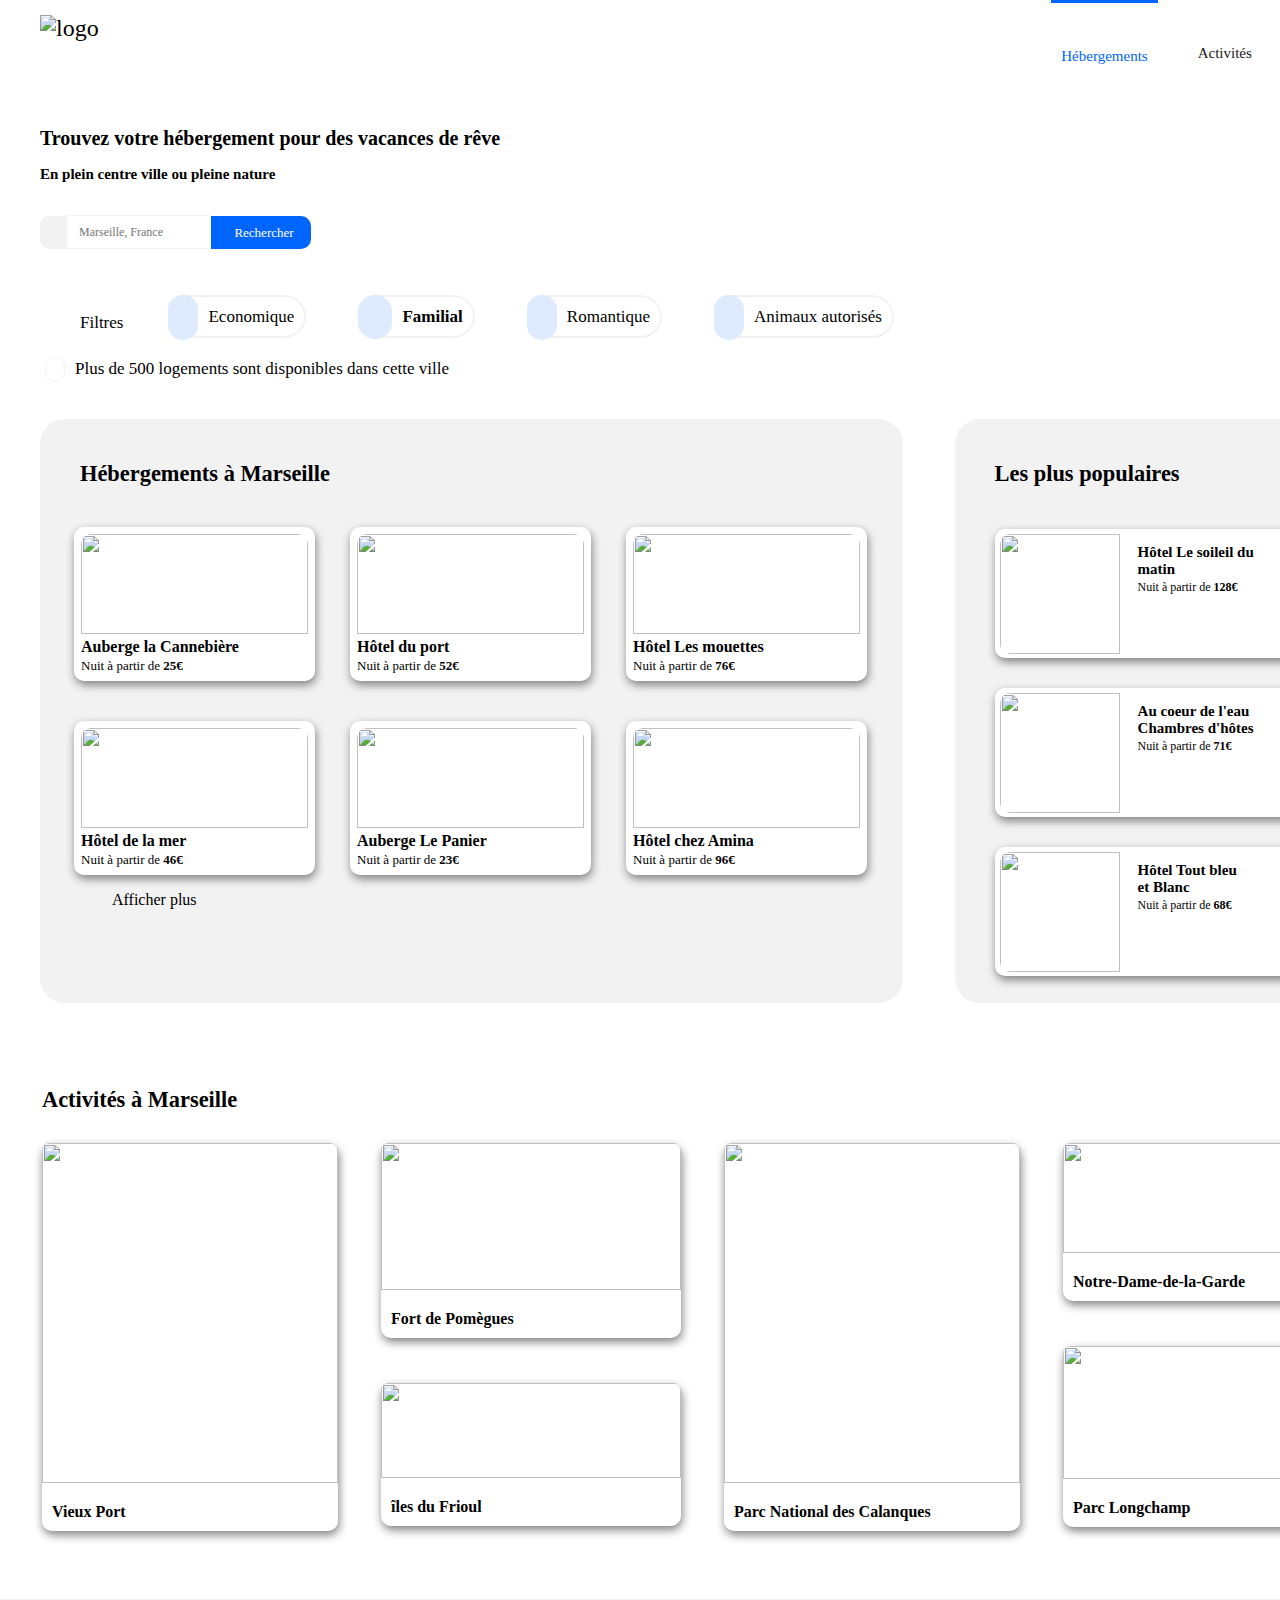
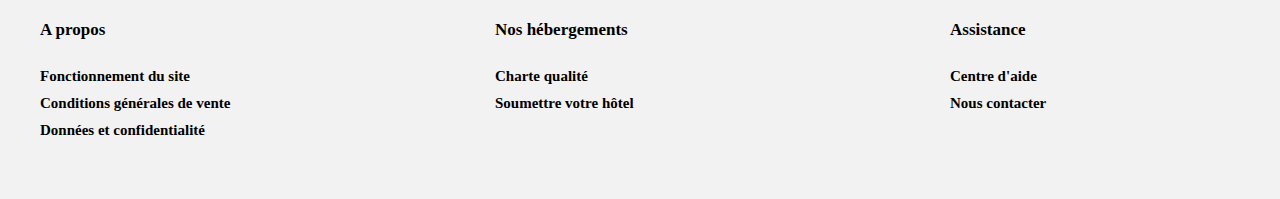
==== Reservia.html @ f4d40126 "Update Reservia.html" ====
<!DOCTYPE html>
<html>
  <head>
     	  <meta charset="utf-8"/> 
          <link rel="stylesheet" type="text/css" href="style3.css">
          <titre></titre>
          <script src="https://kit.fontawesome.com/c3e9adb60e.js" crossorigin="anonymous"></script>
  </head>

  <body>
    <div id="bloc_page">
                        <header> <!--Le début de header-->
          	                   <div id="logo">
                                <div class="Menu">
                                                  <img src="Reservia@3x.png" alt="logo"/>
                                                  <nav>
                                                        <ul>
                                                            <li class="bleu"><a href="#Hebergement"><span>Hébergements</span></a></li>
                                                            <li><a href="#Activites">Activités</a></li>
                                                            <li><a href="#"><span class="SS">S'incrire</span></a></li>
                                                        </ul>   
                                                  </nav>
                                </div>

                                <h2>Trouvez votre hébergement pour des vacances de rêve<h2>
                                <h3>En plein centre ville ou pleine nature</h3>

                                <form method="post">
                                  <p>    
                                      <label class="map" for="ville"><i class="fas fa-map-marker-alt"></i>
                                        <input type="text" name="ville" id="ville" placeholder="Marseille, France">  
                                      </label>           
                                  </p>
                                  <input class="bouton"type="submit"value="Rechercher">
                                </form>

                                <div class="filtres">
                                  
                                                      <ul>
                                                          <!--<li><span>Filtres</span></li> -->
                                                          <span>Filtres</span>
                                                          <li><em><i class="fas fa-money-bill-wave"></i>Economique</em></li>
                                                          <li><strong><i class="fas fa-child"></i>Familial</strong></li>
                                                          <li><em><i class="fas fa-heart"></i>Romantique</em></li>
                                                          <li><em><i class="fas fa-dog"></i>Animaux autorisés</em></li>

                                                      </ul> 

                                                      <div class="info"><i class="fas fa-info"></i><p>Plus de 500 logements sont disponibles dans cette ville</p></div>
                               </div>
                              </div>

                        </header> <!--Le fin de header-->

                        <section class="hebergement">
                          <aside class="GAUCHE">
                                               <h2 id="Hebergement">Hébergements à Marseille</h2>
                                               <div class="conteneur1">
                                                <div class="rangée1">
                                                  <div class="chambre1">
                                                                        <figure>
                                                                                <a href="erreur.html">
                                                                                  <img src="images/hebergements/4_small/marcus-loke-WQJvWU_HZFo-unsplash.jpg">
                                                                                  <figuration><br><strong>Auberge la Cannebière</strong><em><br> Nuit à partir de <strong>25€</strong><br><i class="fas fa-star"></i><i class="fas fa-star"></i><i class="fas fa-star"></i><i class="fas fa-star"></i><span><i class="fas fa-star"></i></span></em></figuration>
                                                                                </a>
                                                                        </figure> 
                                                 </div>

                                                 <div class="chambre2">
                                                                        <figure>
                                                                                <a href="erreur.html">
                                                                                  <img src="images/hebergements/4_small/annie-spratt-Eg1qcIitAuA-unsplash.jpg">
                                                                                  <figuration><br><strong>Hôtel de la mer</strong><em><br> Nuit à partir de <strong>46€</strong><br><i class="fas fa-star"></i><i class="fas fa-star"></i><i class="fas fa-star"></i><span><i class="fas fa-star"></i><i class="fas fa-star"></i></span></em></figuration>
                                                                                </a>
                                                                       </figure> 
                                                 </div>
                                                </div>    

                                                <div class="rangée2">
                                                  <div class="chambre3">
                                                                        <figure>
                                                                                <a href="erreur.html">
                                                                                  <img src="images/hebergements/4_small/fred-kleber-gTbaxaVLvsg-unsplash.jpg">
                                                                                  <figuration><br><strong>Hôtel du port</strong><em><br> Nuit à partir de <strong>52€</strong><br><i class="fas fa-star"></i><i class="fas fa-star"></i><i class="fas fa-star"></i><i class="fas fa-star"></i><i class="fas fa-star"></i></em></figuration>
                                                                                </a>
                                                                        </figure>
                                                  </div>

                                                  <div class="chambre4"> 
                                                                        <figure>
                                                                                <a href="erreur.html">
                                                                                  <img src="images/hebergements/4_small/nicate-lee-kT-ZyaiwBe0-unsplash.jpg">
                                                                                  <figuration><br><strong>Auberge Le Panier</strong><em><br> Nuit à partir de <strong>23€</strong><br><i class="fas fa-star"></i><i class="fas fa-star"></i><i class="fas fa-star"></i><i class="fas fa-star"></i><span><i class="fas fa-star"></i></span></em></figuration>
                                                                                </a>
                                                                        </figure>
                                                 </div> 
                                                </div>

                                              <div class="rangée3">
                                                <div class="chambre5">
                                                                      <figure>
                                                                              <a href="erreur.html">
                                                                                <img src="images/hebergements/4_small/reisetopia-B8WIgxA_PFU-unsplash.jpg">
                                                                                <figuration><br><strong>Hôtel Les mouettes</strong><em><br> Nuit à partir de <strong>76€</strong><br><i class="fas fa-star"></i><i class="fas fa-star"></i><i class="fas fa-star"></i><i class="fas fa-star"></i><span><i class="fas fa-star"></i></span></em></figuration>
                                                                             </a>
                                                                     </figure>
                                                </div>

                                                <div class="chambre6">
                                                                     <figure>
                                                                              <a href="erreur.html">
                                                                                <img src="images/hebergements/4_small/febrian-zakaria-M6S1WvfW68A-unsplash9.jpg">
                                                                                <figuration><br><strong>Hôtel chez Amina</strong><em><br> Nuit à partir de <strong>96€</strong><br><i class="fas fa-star"></i><i class="fas fa-star"></i><i class="fas fa-star"></i><i class="fas fa-star"></i><i class="fas fa-star"></i></em></figuration>
                                                                              </a>
                                                                     </figure>
                                                </div>
                                              </div>
                                            </div>  
                                            <p class="texte3"><span>Afficher plus</span></p>

                          </aside>

                          <aside class="DROITE">
                                                <h2>Les plus populaires<em><i class="fas fa-chart-line"></i></em></h2>
                                                <div class="rangée1bis">
                                                  <div class="coté1">
                                                                      <a href="erreur.html">
                                                                        <div class>
                                                                              <img src="images/hebergements/4_small/emile-guillemot-Bj_rcSC5XfE-unsplash.jpg">
                                                                        </div>
                                                                        <div>
                                                                              <p><strong>Hôtel Le soileil du<br>matin</strong><em><br>Nuit à partir de <strong>128€</strong></em><br><br><br><i class="fas fa-star"></i><i class="fas fa-star"></i><i class="fas fa-star"></i><i class="fas fa-star"></i><i class="fas fa-star"></i></p>
                                                                      </a>
                                                                        </div> 
                                                  </div>  

                                                  <div class="coté2">
                                                                      <a href="erreur.html">
                                                                        <div>
                                                                              <img src="images/hebergements/4_small/aw-creative-VGs8z60yT2c-unsplash.jpg">
                                                                        </div>
                                                                        <div>
                                                                              <p><strong>Au coeur de l'eau <br>Chambres d'hôtes</strong><em><br>Nuit à partir de <strong>71€</strong></em><br><br><br><i class="fas fa-star"></i><i class="fas fa-star"></i><i class="fas fa-star"></i><i class="fas fa-star"></i><i alt="star" class="fas fa-star"></i></p>
                                                                      </a>
                                                                        </div> 
                                                  </div>    

                                                  <div class="coté3">
                                                                      <a href="erreur.html">
                                                                        <div>
                                                                              <img src="images/hebergements/4_small/febrian-zakaria-sjvU0THccQA-unsplash.jpg">
                                                                        </div>
                                                                        <div>
                                                                              <p><strong>Hôtel Tout bleu<br>et Blanc</strong><em><br>Nuit à partir de <strong>68€</em><br><br><br><i class="fas fa-star"></i><i class="fas fa-star"></i><i class="fas fa-star"></i><i class="fas fa-star"></i><i alt="star"class="fas fa-star"></i></p>
                                                                      </a>
                                                                        </div>  
                                                  </div>
                          </aside>
                        </section>

                        <section class="activité">
                                                 <h2 class="texte" id="Activites">Activités à Marseille</h2>
                                                 <div class="Marseille">
                                                  <div class="Photo_Marseille1">
                                                                                <figure>
                                                                                        <a href="erreur.html">
                                                                                          <img src="images/activites/4_small/reno-laithienne-QUgJhdY5Fyk-unsplash.jpg">
                                                                                          <p>Vieux Port</p>
                                                                                        </a>
                                                                                </figure>      
                                                  </div>
                                                  <div class="Photo_Marseille2">  
                                                                                <figure class="Pomegues">
                                                                                                          <a href="erreur.html">
                                                                                                            <img src="images/activites/4_small/paul-hermann-QFTrLdQIRhI-unsplash.jpg">
                                                                                                            <p>Fort de Pomègues</p>
                                                                                                          </a>
                                                                                </figure> 

                                                                                <figure class="Frioul">
                                                                                                        <a href="erreur.html">
                                                                                                          <img src="images/activites/4_small/kevin-hikari-rV_Qd1l-VXg-unsplash.jpg">
                                                                                                          <p>îles du Frioul</p>
                                                                                                        </a>
                                                                                </figure>      
                                                  </div>
                                                  <div class="Photo_Marseille3">
                                                                                <figure class="PNC">
                                                                                                    <a href="erreur.html">
                                                                                                      <img src="images/activites/4_small/kilyan-sockalingum-NR8-cBCN3aI-unsplash.jpg">
                                                                                                      <p>Parc National des Calanques</p>
                                                                                                    </a>                                    
                                                                                </figure>      
                                                  </div>
                                                  <div class="Photo_Marseille4"> 
                                                                                <figure class="NDG">
                                                                                                    <a href="erreur.html">
                                                                                                      <img src="Capture d’écran 2020-11-05 à 12.31.18.jpg">
                                                                                                      <p>Notre-Dame-de-la-Garde</p>
                                                                                                    </a>                        
                                                                               </figure>
                                                                               <figure class="Longchamps">
                                                                                                          <a href="erreur.html">                                  
                                                                                                            <img src="images/activites/4_small/lena-paulin-wH2-EJoDcV0-unsplash.jpg">
                                                                                                            <p>Parc Longchamp</p>
                                                                                                          </a>                  
                                                                               </figure>   
                                                  </div> 
                                                 </div>

                          </section>

      </div>

      <footer>
        <div class="fin">
          <div class="colonne1">
                                <ul>
                                    <li><strong>A propos</strong></li>
                                    <br>
                                    <li>Fonctionnement du site</li>
                                    <li>Conditions générales de vente</li>
                                    <li>Données et confidentialité</li>
                                <ul> 
          </div>
          <div class="colonne2">
                                <ul>
                                    <li><strong>Nos hébergements</strong></li>
                                    <br>
                                    <li>Charte qualité</li>
                                    <li>Soumettre votre hôtel</li>
                                <ul> 
          </div>
          <div class="colonne3">
                                <ul>
                                    <li><strong>Assistance</strong></li>
                                    <br>
                                    <li>Centre d'aide</li>
                                    <li>Nous contacter</li>
                                <ul> 
          </div>
        </div>
      </footer>

     </body>



</html>
---- style3.css ----
@font-face {
    font-family: 'ralewayextrabold';
    src: url('webfontkit-20201026-152857/raleway-extrabold-webfont.woff2') format('woff2'),
         url('webfontkit-20201026-152857/raleway-extrabold-webfont.woff') format('woff');
    font-weight: normal;
    font-style: normal;

}




@font-face {
    font-family: 'ralewayextrabold_italic';
    src: url('webfontkit-20201026-152857/raleway-extrabolditalic-webfont.woff2') format('woff2'),
         url('webfontkit-20201026-152857/raleway-extrabolditalic-webfont.woff') format('woff');
    font-weight: normal;
    font-style: normal;

}




@font-face {
    font-family: 'ralewayextralight';
    src: url('webfontkit-20201026-152857/raleway-extralight-webfont.woff2') format('woff2'),
         url('webfontkit-20201026-152857/raleway-extralight-webfont.woff') format('woff');
    font-weight: normal;
    font-style: normal;

}




@font-face {
    font-family: 'ralewayextralight_italic';
    src: url('webfontkit-20201026-152857/raleway-extralightitalic-webfont.woff2') format('woff2'),
         url('webfontkit-20201026-152857/raleway-extralightitalic-webfont.woff') format('woff');
    font-weight: normal;
    font-style: normal;
}
@font-face {
    font-family: 'ralewaysemibold';
    src: url('webfontkit-20201026-152857/raleway-semibold-webfont.woff2') format('woff2'),
         url('webfontkit-20201026-152857/raleway-semibold-webfont.woff') format('woff');
    font-weight: normal;
    font-style: normal;

}
@font-face {
    font-family: 'ralewaymedium';
    src: url('webfontkit-20201026-152857/raleway-medium-webfont.woff2') format('woff2'),
         url('webfontkit-20201026-152857/raleway-medium-webfont.woff') format('woff');
    font-weight: normal;
    font-style: normal;

}




@font-face {
    font-family: 'ralewaybold';
    src: url('webfontkit-20201026-152857/raleway-bold-webfont.woff2') format('woff2'),
         url('webfontkit-20201026-152857/raleway-bold-webfont.woff') format('woff');
    font-weight: normal;
    font-style: normal;

}




@font-face {
    font-family: 'ralewayblack';
    src: url('webfontkit-20201026-152857/raleway-black-webfont.woff2') format('woff2'),
         url('webfontkit-20201026-152857/raleway-black-webfont.woff') format('woff');
    font-weight: normal;
    font-style: normal;

}




@font-face {
    font-family: 'ralewaysemibold_italic';
    src: url('webfontkit-20201026-152857/raleway-semibolditalic-webfont.woff2') format('woff2'),
         url('webfontkit-20201026-152857/raleway-semibolditalic-webfont.woff') format('woff');
    font-weight: normal;
    font-style: normal;

}




@font-face {
    font-family: 'ralewaythin';
    src: url('webfontkit-20201026-152857/raleway-thin-webfont.woff2') format('woff2'),
         url('webfontkit-20201026-152857/raleway-thin-webfont.woff') format('woff');
    font-weight: normal;
    font-style: normal;

}

@font-face {
    font-family: 'ralewaythin_italic';
    src: url('webfontkit-20201026-152857/raleway-thinitalic-webfont.woff2') format('woff2'),
         url('webfontkit-20201026-152857/raleway-thinitalic-webfont.woff') format('woff');
    font-weight: normal;
    font-style: normal;

}









#bloc_page
{
  width: 1324px;
  margin: 0 auto;
  background-color:;
  padding-left: 40px;
  padding-right: 40px;
    
   

}

body
{
  margin: 0;
  
}


header
{
display: flex;

}

#logo
{
  font-size: 1.5em;

}

img
{
  width: 4em;
  height: 80px;
}
.Menu
{
  display: flex;
}
.Menu img
{
  width: 120px;
  padding-top: 15px;
  padding-bottom: 15px;
}
.Menu nav
{
  
  width: 1202px;
  justify-content:flex-end; 
}
/*     */
h2
{
font-size: 20px;
font-family:ralewayextrabold;
}
h3
{
  font-family:ralewayextralight;
  font-size:15px;
}

form
{
  
  background-color: ;
  display: flex;

}


.map i
{
  color: black;
  margin-right: 10px;
  padding: 0px;
  font-size:13px;   
}

label
{ 

    
    border-top: 2px solid #F2F2F2 ;
    border-left:2px solid #F2F2F2;
    border-bottom:2px solid #F2F2F2;
    padding:3px 0px 7px 14px;
    border-radius: 10px 0px 0px 10px;
    background-color: #F2F2F2; 
    margin: 0px 0px 0px 0px; 
   
   
   

}


.bouton
{
  border-radius:0px 10px 10px 0px; 
  border:0px solid #0065FC;
  height:33px;
  color: white;
  background-color: #0065FC;
  font-family: ralewayextrabold;
  font-size: 13px;
  margin: 18px 0px 0px 0px;   

  

  width: 100px;
}


input
{
  border-top: 1px solid #F2F2F2;
  border-bottom: 1px solid #F2F2F2;
  border-left: 1px solid #F2F2F2;
  border-right: 0px solid #0065FC;
  height:30px;
  font-family: ralewayextrabold;
  color:black;
  width: 130px; 
  padding-left: 12px;
  font-size: 12px;
  
}


ul i /*filtres Economique Romantique Animeaux autorisés*/
{
 border: 2px solid #DEEBFF;
 border-radius: 40px;
 padding: 13px 13px 13px 13px;
 font-size: 13.6px;
 background-color: #DEEBFF;
 margin:0px 10px 0px 0px;
}

li em :hover
{
 font-style: italic;
 color: red; 
}

.filtres li  :hover
{
 font-style: italic;
 color: #0065FC; 
}

.filtres
{
  background-color: ;
  width:; 
}

.filtres span
{  
  font-family:ralewayextrabold;
   margin-top: 12px;
  font-size: 17px;
}

.filtres em
{  
  border-top:2px solid #F2F2F2;
  border-right:2px solid #F2F2F2;
  border-bottom:2px solid #F2F2F2;
  border-radius: 25px;
  padding-top:10px ;
  padding-right: 10px ;
  padding-bottom: 10px ;
  font-size: 17px;
  font-style: normal;
  margin:0px 7px 0px 45px;
  font-family:ralewayextrabold;
}

.filtres ul
{
 display: flex;
 list-style-type: none;
 padding-top: 11px;

}

.filtre li
{

}

nav
{
display: flex;
}

nav ul
{
 list-style-type: none;
 display: flex;
 width: 400px;
 height:70px;
 justify-content:flex-end; 
 font-family: ralewayextralight ;
 margin: 0px 0px; 

}

nav li 
{
  margin-left: 30px;
  display:flex;
  
}

nav span
{
  color:#0065FC; 

}

nav .SS
{
  color:#0065FC; 
  font-family:ralewayextrabold;
}

header li strong i /*Filtres :familial*/
{

    border: 2px solid #DEEBFF;
  border-radius:25px;
  padding: 13px 15px 12px 15px;
  
}

header li strong  /*Filtres :familial*/
{
    border-top:2px solid #F2F2F2;
  border-right:2px solid #F2F2F2;
  border-bottom:2px solid #F2F2F2;
  border-radius: 25px;
  padding: 10px 10px 10px 0px;
  font-size: 17px;
  font-style: normal;
  margin:0px 7px 0px 45px;
  font-family:ralewayextrabold;
}
/*li mark i  /*Filtres :Economique
{
    border-radius: 25px;
  padding: 13px 10px 11px 10px;
  font-size: 13px;
}
/*li mark /*Filtres :Economique
{
 border-top: 1.5px solid #F2F2F2;
  border-right:1.5px solid #F2F2F2;
  border-bottom:1.5px solid #F2F2F2; 
  border-radius: 25px;
  padding:10px 10px 9px 10px; 
  font-size: 16px;
  font-style: normal;
  background-color: white;
  margin:0px 7px 0px 45px;
  font-family:ralewayextrabold;
}
*/

nav a
{
  font-size: 15px;
  color: #181818;
  text-decoration: none;
  background: ;
  justify-content:space-between;
  
  margin-top: 35px;
  padding: 10px;

}

nav ul:hover 
{
  border-top: 3px solid white;
}
.bleu
{
  border-top: 3px solid #0065FC;
  text-align: center;
}



header p
{
  font-size: 17px;
  font-family: ralewayextralight;

  

}
header i 
{
  color:#0065FC;

}
.info
{
  background-color: ;
  display: flex;
  height: 30px;
}
.info p
{
  margin-top: 2px;
  margin-left: 5px;
}
.info i
{
  border:1px solid #F2F2F2;
  border-radius: 25px;
  margin: 0px 5px 5px 5px;
  padding:6px 9px 6px 9px;
  font-size: 10px;
  background-color: white;

}


/*Section de page*/
section
{
display: flex;
width: 100%;


}
.GAUCHE h2
{
 margin: 40px 0px 0px 38px;
 
 font-family: ralewayextrabold;
 font-size: 1.4em;
}
.GAUCHE
{
  background-color: #F2F2F2;
  width: 65%;
  height: 580px;
  border:2px solid #F2F2F2;
  border-radius:25px; 
  margin: 32px 22px 22px 0px;
  
}
.conteneur1 img
{

  width: 227px;
  height:100px;
  border-radius: 10px 10px 0px 0px;

  
  
 }
 .conteneur1 em
 {
  font-family: ralewayextralight;
  font-style: normal;
  font-size: 13px;
 }
.conteneur1 strong
{
font-family: ralewayextrabold;

}


.conteneur1
{
  display: flex;
  text-align: center;

  margin: 0px 10px 10px 17px; 
    
}

.conteneur1 figure
{
  border: 2px solid white;
  border-radius: 10px 10px 10px 10px ;
  margin: 40px 20px 0px 15px;
  padding: 5px 5px 5px 5px;
  background-color: white;  
  box-shadow: 1px 4px 10px grey;
  font-family:ralewaysemibold;
}
.texte3 span
{
 
 margin: 400px 0px 0px 70px;
 font-family: ralewayextrabold;
 font-size: 1em;
 
}




.chambre1, .chambre2, .chambre3, .chambre4, .chambre5, .chambre6
{
    text-align: left;

}


.GAUCHE i
{
  color: #0065FC;
  font-size: 13px;
  margin-top: 5px;
}

span i
{
  color: #F2F2F2;
  font-size: 13px;
  margin-top: 5px;
}

/*photo sur le coté*/
.DROITE
{
  display: flex;
  flex-direction:column;
    width: 31%;
    height: 584px;
    background-color: #F2F2F2 ;
    border-radius: 25px;
    margin-left: 30px; 
    margin-top: 32px; 


}

.DROITE img

{
  width: 120px;
    height: 120px;
    margin: 3px 3px 3px 3px ;
    border-radius: 10px 0px 0px 10px;


}

.DROITE p

{
 font-size: 1.4em;
 
}
.DROITE strong
{
font-family: ralewayextrabold;
}
.DROITE h2

{
 margin: 40px 40px 0px 40px;
 
 font-family: ralewayextrabold;
 font-size: 1.4em;
}
.DROITE h2 i
{
margin-left:75px;
color: black;
font-size: 25px;
font-family: 
}

.rangée1bis

{
margin: 42px 15px 20px 0px;

}
.rangée1bis em
{
  font-family:"ralewayextralight";
  font-style:normal;
}

.coté1, .coté2, .coté3
{
display: flex;
width:330px;
height: 125px;
box-shadow: 1px 4px 10px grey;



border: 2px solid white;
box-shadow: ;
border-radius: 10px 10px 10px 10px; 
margin: 0px 10px 30px 40px;
background-color: white;
} 

.coté1 p, .coté2 p, .coté3 p
{
  font-size: 15px;
  text-align: left;
  margin: 13px 0px 0px 15px;

}

.coté1 em, .coté2 em, .coté3 em
{
  font-size: 12px;
}

.coté1 i, .coté2 i, .coté3 i
{
  margin:40px 0px 0px 0px;
  text-align: left ;
  font-size: 10px;
  color: #0065FC ;
} 
p [alt="star"]
{
  color: #F2F2F2;
}
/*Section activité*/

.activité
{
background-color:white ;
border:2px solid white;

width:100%;
height:550px;
display: flex;
flex-direction:column;

}
.texte 
{
 margin: 60px 0px 0px 0px;
 font-family: ralewayextrabold;
 font-size: 1.4em;
 
}
.Marseille figure
{
  border: 0px solid white;
  border-radius: 10px 10px 10px 10px ;
  margin: 30px 43px 45px 0px;
  padding: 0px 0px 0px 0px;
  background-color: white;  
  box-shadow: 1px 4px 10px grey;
}



.Marseille
{
display:flex;
justify-content:flex-start;

}

.activité img
{
 width: 296px;
 height: 340px;
 border-radius: 8px 8px 0px 0px ;

}
.Pomegues img
{
  width: 300px;
    height:147px;
}
.Frioul img
{
width: 300px;
height:95px;
}
.NDG img
{
    width: 300px;
    height:110px;
}
.Longchamps img
{
    width: 300px;
    height:132.5px;
}

.Marseille p
{
padding: 0px 10px 10px 10px;
font-family: ralewayextrabold;
}
/*Footer*/
footer
{
  width: 100%;
  height:200px;
  background-color: #F2F2F2;
  
  margin:20px 0px 0px 0px;
  padding-left: 0px;
  

  
}
.fin
{
  display:flex;
  margin-left: 0px;
  width: 1150px;
  justify-content:space-between;
  


}

.colonne1 ul, .colonne2 ul, .colonne3 ul
{
  text-align: left;
  width: 200px
} 
.colonne1 li, .colonne2 li, .colonne3 li
{
list-style-type:none;

font-size: 15px;
font-family: ralewayextralight;
padding-top:5px;
margin-top:5px;
background-color: ;


}
.colonne1 li strong, .colonne2 li strong, .colonne3 li strong
{
font-size: 17px;
font-family: ralewayextrabold;


}
.fin ul :hover
{
color:blue;
}

/*Lien-Cliquable*/  
a
{
  color: black;
  text-decoration: none;
}










@media screen and (max-width: 750px)
{
    /* Rédigez vos propriétés CSS ici */
    #bloc_page
{
    width: 100%;
    padding:0px 20px 0px 70px;
    margin: 0 auto;
}

body
{
    width: auto;
    margin: 0px;
  margin: 0 auto;
  
}

      @bloc_page
      {
        display: flex;
        height: 4900px;
        
 
      }
      header h2
      {
        background-color: yellow;
        width: 55%;          
      }
      .Menu nav
      {

      }
      nav
      {
        display: flex;
        flex-direction:column;
      }
      .bouton
      {
        top:187px;
      }
      .filtres span
      {
        left: 70px;
      }
      .filtres ul
      { 
        width:90%;
        height: 200px;
        font-size: 40px;
        display: flex;
        flex-direction:;
        background-color: green;
        padding-left: 0px;
        margin-left: 0px;


      }

       .filtres li
      {
        background-color: blue;
        font-size: 3px;
        width:200px ;
        height: 100px;

        margin-right: 40px;
        margin-bottom:10px;
        padding-left: 0px;
      }
       .filtres em
      {
        margin: 0px;
      }
      header li strong  /*Filtres :familial*/
      {
        margin: 0px;
      }

      .info
      {
        
        width: 350px;
        

      }
      .info i
      {
        margin-right: 10px;
      }


      nav
      {
        display:block;
        float: left;
        background-color:yellow;
      }
      section
      {
        flex-direction:column;
        margin-top: 50px;
      }

      .GAUCHE:nth-child(1)

      {
        height: 1500px;
        background-color: white;
        border:1px solid white;
        width:500px;
        flex-direction:column;
        order:2;
        

      }
      .texte 
      {
        margin: 0px;
      }
      .conteneur1 
      {
        display: flex;
        flex-direction:column;
        width: 305px;
        margin: 0px;
    
        background-color: ;
      }
      .conteneur1 img
      {
        width: 275px;
        


      }
      .conteneur1 figure
      {
        margin-left: 0px;
        padding: 3px;
      }
      .texte3
      {
        top: 2060px;
        left: 30px;
      }
      .DROITE:nth-child(2)
      {
      margin-top: 0px;
      margin-left:0px;
      order:1;
      background-color: white;
      }
      .rangée1bis 
      {

      }
      .texte2
      {
        width: 400px;
        margin: 0px 0px 20px 0px;
      }
      .coté1, .coté2, .coté3
      {
      height: 140px;
      margin: 10px 0px;
      }
      .coté1 img, .coté2 img, .coté3 img
      {
        width: 120px;
        height: 130px;
      }

      .activité
      {
       width: 343px;
       margin-top: 2000px
      }

      .Marseille
      {
        display: flex;
        flex-direction:column;
        margin: 0px;
      }

      .Marseille img
      {
        width: 300px;
        height: 140px;
      }
      .Photo_Marseille1
      {   
        margin-bottom: 0px;
        
      }
      .Photo_Marseille2 .Pomegues, .Photo_Marseille3 .PNC, .Photo_Marseille4 .NDG  
      {
        margin-top: 0px;
      }
     

     footer
     {
      margin-top: 8000px;
     }
     .fin
     {
      display: flex;
      flex-direction:column;
     }














}


@media all and (min-width: 750px) and (max-width: 900px)
{
    #bloc_page
{
  width: 900px;
    margin: 0 auto;
    padding: 2px;

    }
#logo
{
  width: 900px
}

body
{
    margin: 0px;
    width: 900px

}
     .Menu img
     {
     
     }
    .Menu nav
      {
        justify-content:flex-start;
        margin-left: 320px;
      }



        header h2
    {
      width:700px;
    }
    .filtres em
    {
      margin:0px 0px 0px 10px;
    }
    .filtres ul
    {
        padding: 0px 0px 0px 5px; 
    }
    header li strong
    {
      margin:0px 0px 0px 10px;
    }
    .info
    {
      margin-top:0px; 
    }
    section
    {
      flex-direction:column;
      
    }
    .GAUCHE:nth-child(1)
    {
      margin: 150px 10px 0px 20px;
      width: 855px;
      height: 548px;
      flex-direction:column;
      order:2;
    }
    .conteneur1
    {
      margin-left:10px;
    }
    .texte3 span
    {
      margin-top: 690px;
    }
    .DROITE:nth-child(2)
    {
     
    
     background-color: white ;
     height:100px;
     width:900px;
     margin: 20px 0px 50px 0px;
     
     order:1;

    }
    .texte2
    {
     margin-top: 10px;
     margin-left: 32px;
    }
    .texte3
    {
      top:520px;
    }
   
    .rangée1bis
    {
      display: flex;
      margin-left: 0px;
      
      
    }
    .rangée1bis img
    {
      height: 120px

    }

    
    
    .coté1
    {
      margin:0px 0px 0px 15px; 
      width:290px;
      height: 125px;
      padding: 3px;
    }
    .coté2
    {
      margin:0px 3px 0px 3px; 
      width:320px;
      height: 125px;
      padding: 3px
    }
    .coté3
    {
      margin:0px 0px 0px 0px; 
      width: 290px;
      height: 125px;
      padding: 3px;
      text-align: 
    }
    .coté1 i
    {
       margin: 27px 0px 0px 0px;
    }
     .coté2 i
     {
       margin: 45px 0px 0px 0px;
     }
      .coté3 i
      {
       margin: 45px 0px 0px 0px;
      }

    .activité h2
    {
      margin-left:31px;
      
      width: 400px;

    }
    .activité
    {

      margin-top: 0px;
      margin-left:20px ;
      margin-right:10px;
      width: 180px;
        height: 140px;            
    }
    .activité img
    {
        width: 182px;
        height: 140px;
    }
    .Frioul img
    {
      width: 182px;
      height: 160px;
    }
    .Longchamps img
    {
       width: 182px;
      height: 160px;
    }
    .PNC img
    {
       width: 182px;
        height: 122px;
    }
    .NDG img
    {
       width: 182px;
        height: 122px;
    }
    .Photo_Marseille4
    {
     
      width: 200px;
    }
    .Photo_Marseille4 figure
    {
      width: 182px;
    }
    footer
    {
      margin-top: 500px;
      width: 900px;
    }
    
    
     .colonne1, .colonne2, .colonne3      
    {
      margin-right:80px;
      
    }
    














}
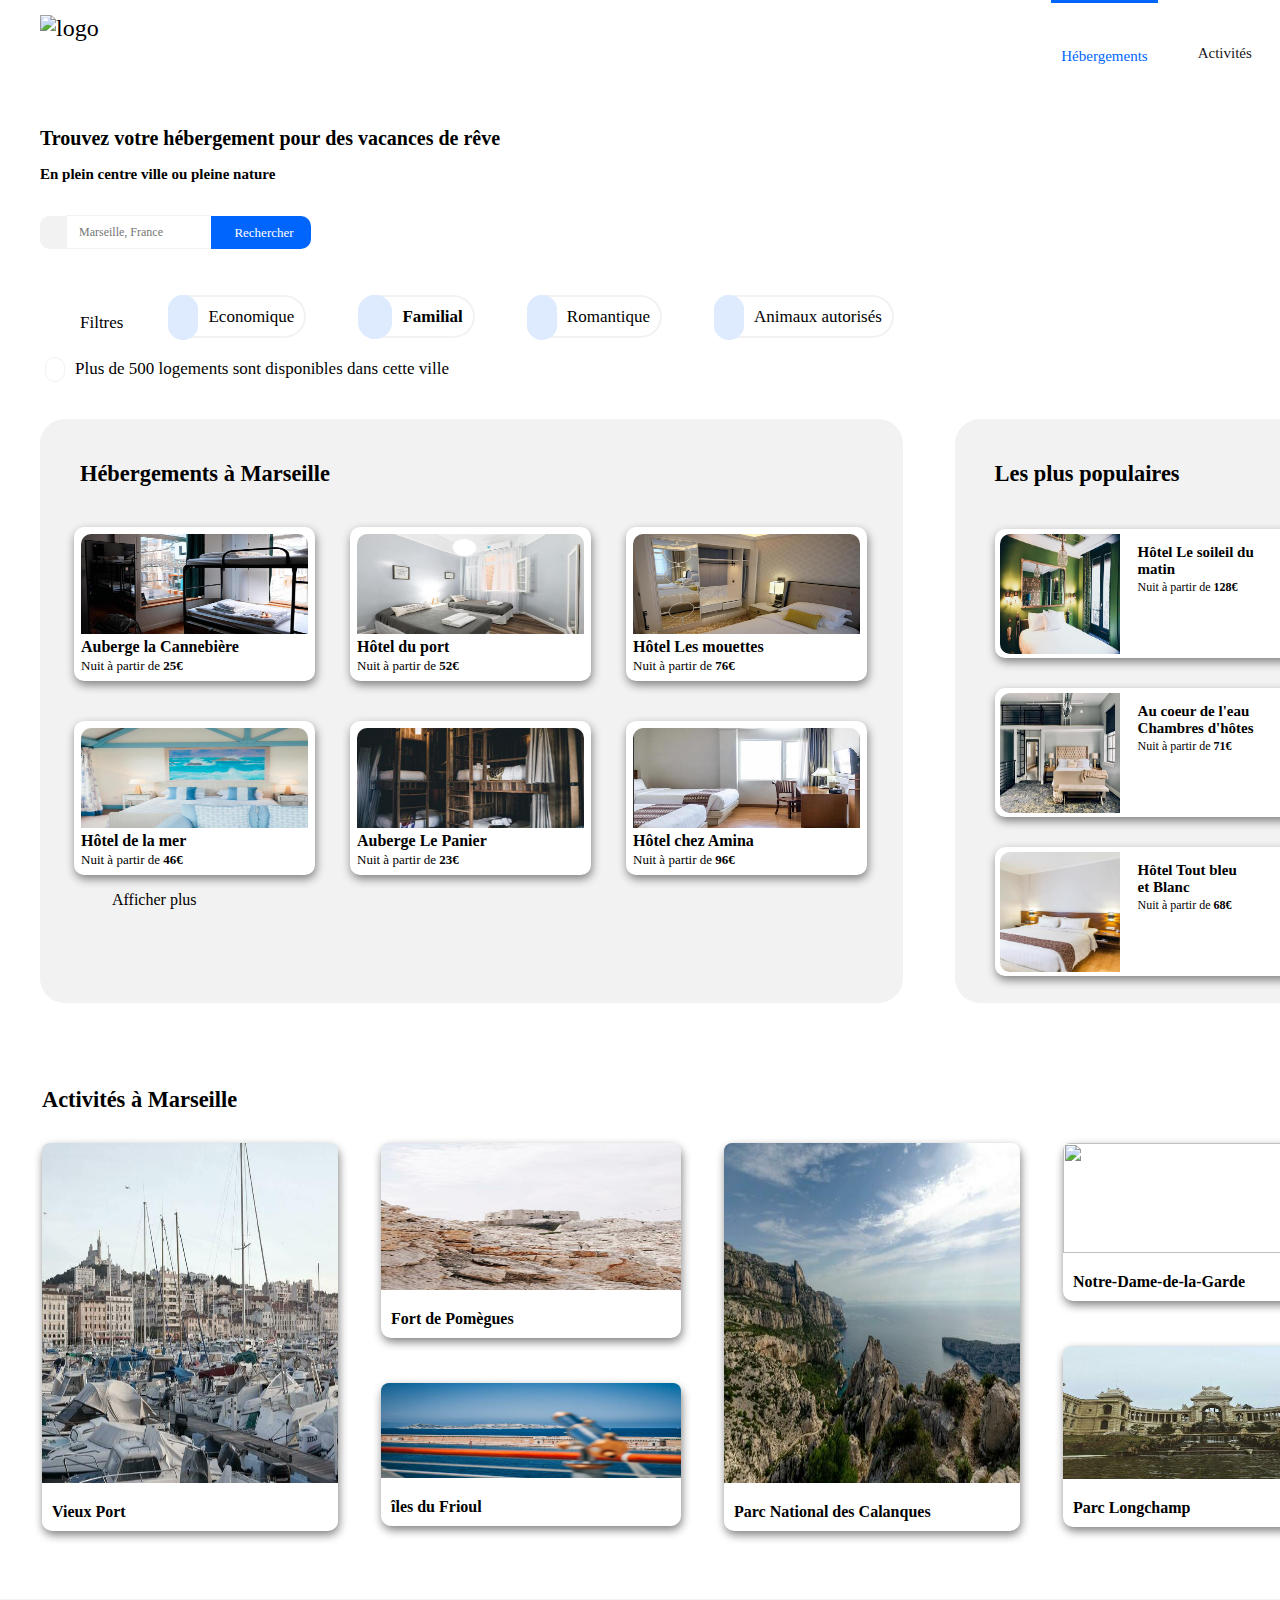
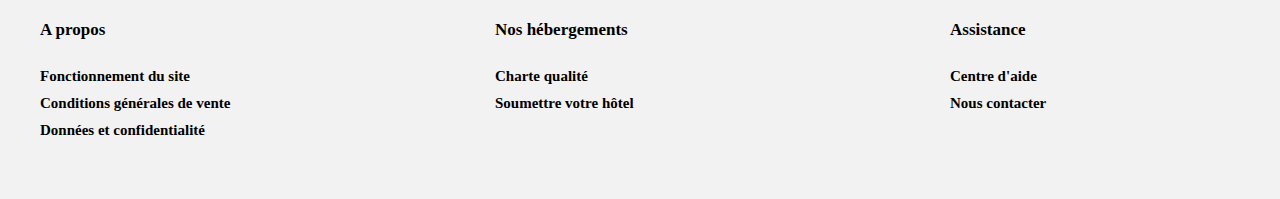
==== commit 2d1aac86: "Update Reservia.html" ====
--- a/Reservia.html
+++ b/Reservia.html
@@ -60,7 +60,7 @@
                                                   <div class="chambre1">
                                                                         <figure>
                                                                                 <a href="erreur.html">
-                                                                                  <img src="images/hebergements/4_small/marcus-loke-WQJvWU_HZFo-unsplash.jpg">
+                                                                                  <img src="marcus-loke-WQJvWU_HZFo-unsplash.jpg">
                                                                                   <figuration><br><strong>Auberge la Cannebière</strong><em><br> Nuit à partir de <strong>25€</strong><br><i class="fas fa-star"></i><i class="fas fa-star"></i><i class="fas fa-star"></i><i class="fas fa-star"></i><span><i class="fas fa-star"></i></span></em></figuration>
                                                                                 </a>
                                                                         </figure> 
@@ -69,7 +69,7 @@
                                                  <div class="chambre2">
                                                                         <figure>
                                                                                 <a href="erreur.html">
-                                                                                  <img src="images/hebergements/4_small/annie-spratt-Eg1qcIitAuA-unsplash.jpg">
+                                                                                  <img src="annie-spratt-Eg1qcIitAuA-unsplash.jpg">
                                                                                   <figuration><br><strong>Hôtel de la mer</strong><em><br> Nuit à partir de <strong>46€</strong><br><i class="fas fa-star"></i><i class="fas fa-star"></i><i class="fas fa-star"></i><span><i class="fas fa-star"></i><i class="fas fa-star"></i></span></em></figuration>
                                                                                 </a>
                                                                        </figure> 
@@ -80,7 +80,7 @@
                                                   <div class="chambre3">
                                                                         <figure>
                                                                                 <a href="erreur.html">
-                                                                                  <img src="images/hebergements/4_small/fred-kleber-gTbaxaVLvsg-unsplash.jpg">
+                                                                                  <img src="fred-kleber-gTbaxaVLvsg-unsplash.jpg">
                                                                                   <figuration><br><strong>Hôtel du port</strong><em><br> Nuit à partir de <strong>52€</strong><br><i class="fas fa-star"></i><i class="fas fa-star"></i><i class="fas fa-star"></i><i class="fas fa-star"></i><i class="fas fa-star"></i></em></figuration>
                                                                                 </a>
                                                                         </figure>
@@ -89,7 +89,7 @@
                                                   <div class="chambre4"> 
                                                                         <figure>
                                                                                 <a href="erreur.html">
-                                                                                  <img src="images/hebergements/4_small/nicate-lee-kT-ZyaiwBe0-unsplash.jpg">
+                                                                                  <img src="nicate-lee-kT-ZyaiwBe0-unsplash.jpg">
                                                                                   <figuration><br><strong>Auberge Le Panier</strong><em><br> Nuit à partir de <strong>23€</strong><br><i class="fas fa-star"></i><i class="fas fa-star"></i><i class="fas fa-star"></i><i class="fas fa-star"></i><span><i class="fas fa-star"></i></span></em></figuration>
                                                                                 </a>
                                                                         </figure>
@@ -100,7 +100,7 @@
                                                 <div class="chambre5">
                                                                       <figure>
                                                                               <a href="erreur.html">
-                                                                                <img src="images/hebergements/4_small/reisetopia-B8WIgxA_PFU-unsplash.jpg">
+                                                                                <img src="reisetopia-B8WIgxA_PFU-unsplash.jpg">
                                                                                 <figuration><br><strong>Hôtel Les mouettes</strong><em><br> Nuit à partir de <strong>76€</strong><br><i class="fas fa-star"></i><i class="fas fa-star"></i><i class="fas fa-star"></i><i class="fas fa-star"></i><span><i class="fas fa-star"></i></span></em></figuration>
                                                                              </a>
                                                                      </figure>
@@ -109,7 +109,7 @@
                                                 <div class="chambre6">
                                                                      <figure>
                                                                               <a href="erreur.html">
-                                                                                <img src="images/hebergements/4_small/febrian-zakaria-M6S1WvfW68A-unsplash9.jpg">
+                                                                                <img src="febrian-zakaria-M6S1WvfW68A-unsplash9.jpg">
                                                                                 <figuration><br><strong>Hôtel chez Amina</strong><em><br> Nuit à partir de <strong>96€</strong><br><i class="fas fa-star"></i><i class="fas fa-star"></i><i class="fas fa-star"></i><i class="fas fa-star"></i><i class="fas fa-star"></i></em></figuration>
                                                                               </a>
                                                                      </figure>
@@ -126,7 +126,7 @@
                                                   <div class="coté1">
                                                                       <a href="erreur.html">
                                                                         <div class>
-                                                                              <img src="images/hebergements/4_small/emile-guillemot-Bj_rcSC5XfE-unsplash.jpg">
+                                                                              <img src="emile-guillemot-Bj_rcSC5XfE-unsplash.jpg">
                                                                         </div>
                                                                         <div>
                                                                               <p><strong>Hôtel Le soileil du<br>matin</strong><em><br>Nuit à partir de <strong>128€</strong></em><br><br><br><i class="fas fa-star"></i><i class="fas fa-star"></i><i class="fas fa-star"></i><i class="fas fa-star"></i><i class="fas fa-star"></i></p>
@@ -137,7 +137,7 @@
                                                   <div class="coté2">
                                                                       <a href="erreur.html">
                                                                         <div>
-                                                                              <img src="images/hebergements/4_small/aw-creative-VGs8z60yT2c-unsplash.jpg">
+                                                                              <img src="aw-creative-VGs8z60yT2c-unsplash.jpg">
                                                                         </div>
                                                                         <div>
                                                                               <p><strong>Au coeur de l'eau <br>Chambres d'hôtes</strong><em><br>Nuit à partir de <strong>71€</strong></em><br><br><br><i class="fas fa-star"></i><i class="fas fa-star"></i><i class="fas fa-star"></i><i class="fas fa-star"></i><i alt="star" class="fas fa-star"></i></p>
@@ -148,7 +148,7 @@
                                                   <div class="coté3">
                                                                       <a href="erreur.html">
                                                                         <div>
-                                                                              <img src="images/hebergements/4_small/febrian-zakaria-sjvU0THccQA-unsplash.jpg">
+                                                                              <img src="febrian-zakaria-sjvU0THccQA-unsplash.jpg">
                                                                         </div>
                                                                         <div>
                                                                               <p><strong>Hôtel Tout bleu<br>et Blanc</strong><em><br>Nuit à partir de <strong>68€</em><br><br><br><i class="fas fa-star"></i><i class="fas fa-star"></i><i class="fas fa-star"></i><i class="fas fa-star"></i><i alt="star"class="fas fa-star"></i></p>
@@ -164,7 +164,7 @@
                                                   <div class="Photo_Marseille1">
                                                                                 <figure>
                                                                                         <a href="erreur.html">
-                                                                                          <img src="images/activites/4_small/reno-laithienne-QUgJhdY5Fyk-unsplash.jpg">
+                                                                                          <img src="/reno-laithienne-QUgJhdY5Fyk-unsplash.jpg">
                                                                                           <p>Vieux Port</p>
                                                                                         </a>
                                                                                 </figure>      
@@ -172,14 +172,14 @@
                                                   <div class="Photo_Marseille2">  
                                                                                 <figure class="Pomegues">
                                                                                                           <a href="erreur.html">
-                                                                                                            <img src="images/activites/4_small/paul-hermann-QFTrLdQIRhI-unsplash.jpg">
+                                                                                                            <img src="paul-hermann-QFTrLdQIRhI-unsplash.jpg">
                                                                                                             <p>Fort de Pomègues</p>
                                                                                                           </a>
                                                                                 </figure> 
 
                                                                                 <figure class="Frioul">
                                                                                                         <a href="erreur.html">
-                                                                                                          <img src="images/activites/4_small/kevin-hikari-rV_Qd1l-VXg-unsplash.jpg">
+                                                                                                          <img src="kevin-hikari-rV_Qd1l-VXg-unsplash.jpg">
                                                                                                           <p>îles du Frioul</p>
                                                                                                         </a>
                                                                                 </figure>      
@@ -187,7 +187,7 @@
                                                   <div class="Photo_Marseille3">
                                                                                 <figure class="PNC">
                                                                                                     <a href="erreur.html">
-                                                                                                      <img src="images/activites/4_small/kilyan-sockalingum-NR8-cBCN3aI-unsplash.jpg">
+                                                                                                      <img src="kilyan-sockalingum-NR8-cBCN3aI-unsplash.jpg">
                                                                                                       <p>Parc National des Calanques</p>
                                                                                                     </a>                                    
                                                                                 </figure>      
@@ -201,7 +201,7 @@
                                                                                </figure>
                                                                                <figure class="Longchamps">
                                                                                                           <a href="erreur.html">                                  
-                                                                                                            <img src="images/activites/4_small/lena-paulin-wH2-EJoDcV0-unsplash.jpg">
+                                                                                                            <img src="lena-paulin-wH2-EJoDcV0-unsplash.jpg">
                                                                                                             <p>Parc Longchamp</p>
                                                                                                           </a>                  
                                                                                </figure>   
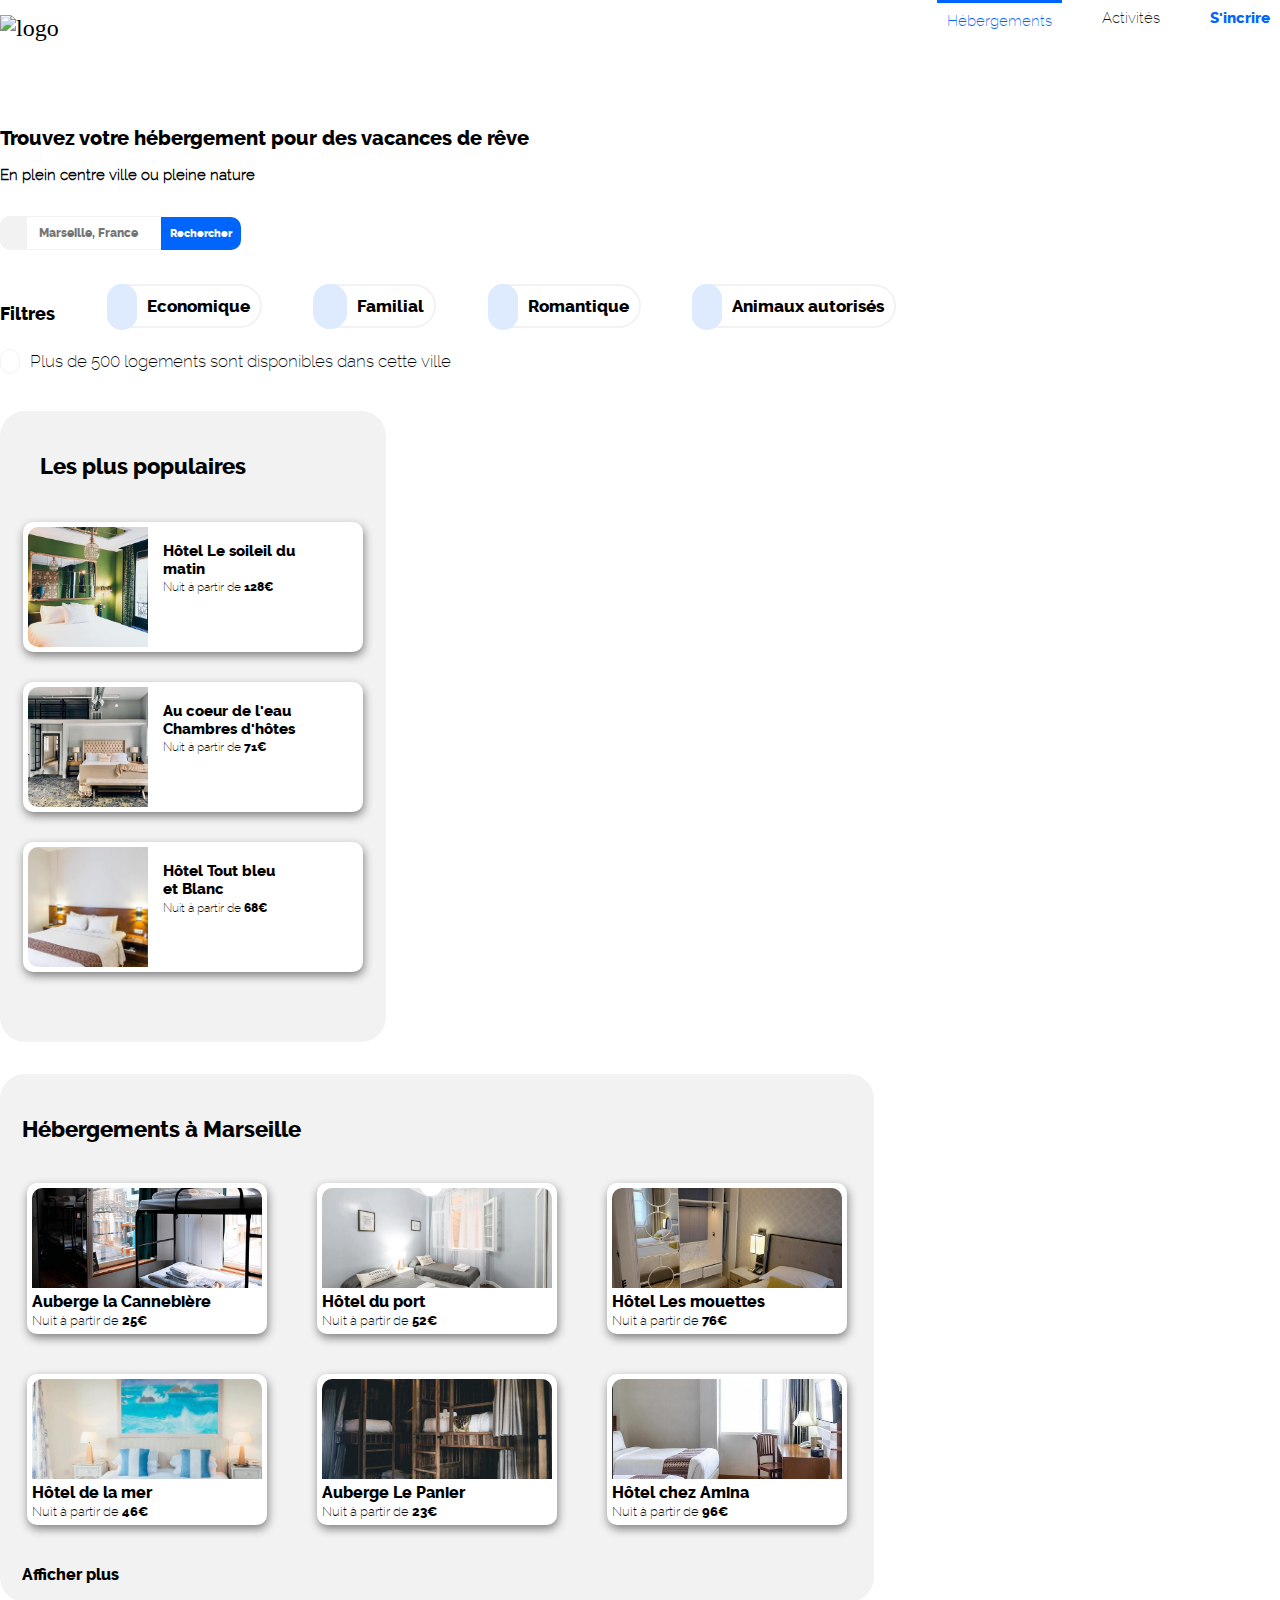
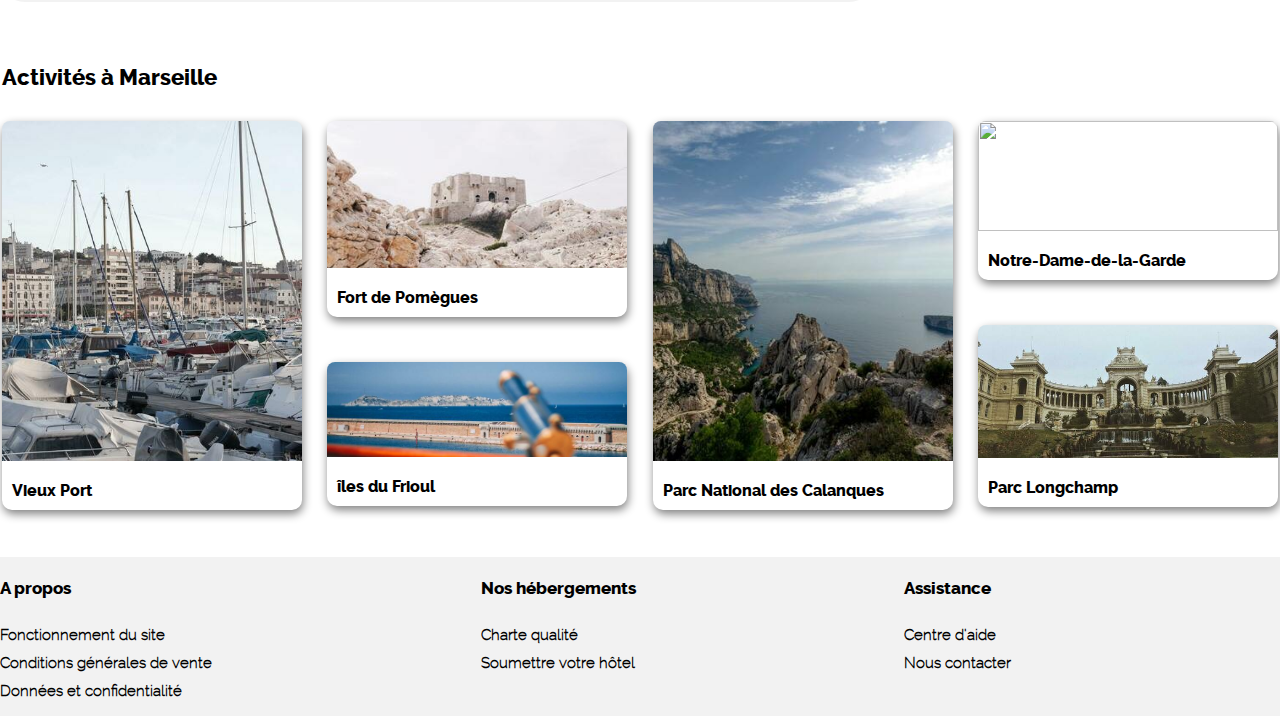
==== commit 7dd3fe2b: "Update Reservia.html" ====
--- a/Reservia.html
+++ b/Reservia.html
@@ -3,12 +3,12 @@
   <head>
      	  <meta charset="utf-8"/> 
           <link rel="stylesheet" type="text/css" href="style3.css">
-          <titre></titre>
+          <title></title>
           <script src="https://kit.fontawesome.com/c3e9adb60e.js" crossorigin="anonymous"></script>
   </head>
 
   <body>
-    <div id="bloc_page">
+      <div id="bloc_page">
                         <header> <!--Le début de header-->
           	                   <div id="logo">
                                 <div class="Menu">
@@ -21,6 +21,12 @@
                                                         </ul>   
                                                   </nav>
                                 </div>
+                                <div class="Menu2">
+                                                   <div class="R"><img src="Reservia@3x.png"/></div>
+                                                   <div class="SS2"><p>S'inscrire</p></div>
+                                                   <div class="H"><p><a href="#Hebergement">Hébergements</a></p></div>
+                                                   <div class="A"><p><a href="#Activites">Activités</a></p></div>
+                                </div>
 
                                 <h2>Trouvez votre hébergement pour des vacances de rêve<h2>
                                 <h3>En plein centre ville ou pleine nature</h3>
@@ -31,14 +37,15 @@
                                         <input type="text" name="ville" id="ville" placeholder="Marseille, France">  
                                       </label>           
                                   </p>
-                                  <input class="bouton"type="submit"value="Rechercher">
+                                  <input class="bouton"type="submit"value="Rechercher"><span><i class="fas fa-search"></i></span>
                                 </form>
 
                                 <div class="filtres">
-                                  
+                                           
                                                       <ul>
-                                                          <!--<li><span>Filtres</span></li> -->
+                                                          <!--<li><span>Filtres</span></li>-->
                                                           <span>Filtres</span>
+                                                        
                                                           <li><em><i class="fas fa-money-bill-wave"></i>Economique</em></li>
                                                           <li><strong><i class="fas fa-child"></i>Familial</strong></li>
                                                           <li><em><i class="fas fa-heart"></i>Romantique</em></li>
@@ -164,7 +171,7 @@
                                                   <div class="Photo_Marseille1">
                                                                                 <figure>
                                                                                         <a href="erreur.html">
-                                                                                          <img src="/reno-laithienne-QUgJhdY5Fyk-unsplash.jpg">
+                                                                                          <img src="reno-laithienne-QUgJhdY5Fyk-unsplash.jpg">
                                                                                           <p>Vieux Port</p>
                                                                                         </a>
                                                                                 </figure>      
@@ -209,8 +216,8 @@
                                                  </div>
 
                           </section>
-
-      </div>
+  
+         </div>
 
       <footer>
         <div class="fin">
@@ -221,7 +228,7 @@
                                     <li>Fonctionnement du site</li>
                                     <li>Conditions générales de vente</li>
                                     <li>Données et confidentialité</li>
-                                <ul> 
+                                </ul> 
           </div>
           <div class="colonne2">
                                 <ul>
@@ -229,7 +236,7 @@
                                     <br>
                                     <li>Charte qualité</li>
                                     <li>Soumettre votre hôtel</li>
-                                <ul> 
+                                </ul> 
           </div>
           <div class="colonne3">
                                 <ul>
@@ -237,11 +244,12 @@
                                     <br>
                                     <li>Centre d'aide</li>
                                     <li>Nous contacter</li>
-                                <ul> 
+                                </ul> 
           </div>
+          <div></div>
         </div>
       </footer>
-
+ 
      </body>
 
 
--- a/style3.css
+++ b/style3.css
@@ -1,7 +1,7 @@
 @font-face {
     font-family: 'ralewayextrabold';
-    src: url('webfontkit-20201026-152857/raleway-extrabold-webfont.woff2') format('woff2'),
-         url('webfontkit-20201026-152857/raleway-extrabold-webfont.woff') format('woff');
+    src: url('raleway-extrabold-webfont.woff2') format('woff2'),
+         url('raleway-extrabold-webfont.woff') format('woff');
     font-weight: normal;
     font-style: normal;
 
@@ -12,8 +12,8 @@
 
 @font-face {
     font-family: 'ralewayextrabold_italic';
-    src: url('webfontkit-20201026-152857/raleway-extrabolditalic-webfont.woff2') format('woff2'),
-         url('webfontkit-20201026-152857/raleway-extrabolditalic-webfont.woff') format('woff');
+    src: url('raleway-extrabolditalic-webfont.woff2') format('woff2'),
+         url('raleway-extrabolditalic-webfont.woff') format('woff');
     font-weight: normal;
     font-style: normal;
 
@@ -24,8 +24,8 @@
 
 @font-face {
     font-family: 'ralewayextralight';
-    src: url('webfontkit-20201026-152857/raleway-extralight-webfont.woff2') format('woff2'),
-         url('webfontkit-20201026-152857/raleway-extralight-webfont.woff') format('woff');
+    src: url('raleway-extralight-webfont.woff2') format('woff2'),
+         url('raleway-extralight-webfont.woff') format('woff');
     font-weight: normal;
     font-style: normal;
 
@@ -36,23 +36,23 @@
 
 @font-face {
     font-family: 'ralewayextralight_italic';
-    src: url('webfontkit-20201026-152857/raleway-extralightitalic-webfont.woff2') format('woff2'),
-         url('webfontkit-20201026-152857/raleway-extralightitalic-webfont.woff') format('woff');
+    src: url('raleway-extralightitalic-webfont.woff2') format('woff2'),
+         url('raleway-extralightitalic-webfont.woff') format('woff');
     font-weight: normal;
     font-style: normal;
 }
 @font-face {
     font-family: 'ralewaysemibold';
-    src: url('webfontkit-20201026-152857/raleway-semibold-webfont.woff2') format('woff2'),
-         url('webfontkit-20201026-152857/raleway-semibold-webfont.woff') format('woff');
+    src: url('raleway-semibold-webfont.woff2') format('woff2'),
+         url('raleway-semibold-webfont.woff') format('woff');
     font-weight: normal;
     font-style: normal;
 
 }
 @font-face {
     font-family: 'ralewaymedium';
-    src: url('webfontkit-20201026-152857/raleway-medium-webfont.woff2') format('woff2'),
-         url('webfontkit-20201026-152857/raleway-medium-webfont.woff') format('woff');
+    src: url('raleway-medium-webfont.woff2') format('woff2'),
+         url('raleway-medium-webfont.woff') format('woff');
     font-weight: normal;
     font-style: normal;
 
@@ -63,8 +63,8 @@
 
 @font-face {
     font-family: 'ralewaybold';
-    src: url('webfontkit-20201026-152857/raleway-bold-webfont.woff2') format('woff2'),
-         url('webfontkit-20201026-152857/raleway-bold-webfont.woff') format('woff');
+    src: url('raleway-bold-webfont.woff2') format('woff2'),
+         url('raleway-bold-webfont.woff') format('woff');
     font-weight: normal;
     font-style: normal;
 
@@ -75,8 +75,8 @@
 
 @font-face {
     font-family: 'ralewayblack';
-    src: url('webfontkit-20201026-152857/raleway-black-webfont.woff2') format('woff2'),
-         url('webfontkit-20201026-152857/raleway-black-webfont.woff') format('woff');
+    src: url('raleway-black-webfont.woff2') format('woff2'),
+         url('raleway-black-webfont.woff') format('woff');
     font-weight: normal;
     font-style: normal;
 
@@ -87,8 +87,8 @@
 
 @font-face {
     font-family: 'ralewaysemibold_italic';
-    src: url('webfontkit-20201026-152857/raleway-semibolditalic-webfont.woff2') format('woff2'),
-         url('webfontkit-20201026-152857/raleway-semibolditalic-webfont.woff') format('woff');
+    src: url('raleway-semibolditalic-webfont.woff2') format('woff2'),
+         url('raleway-semibolditalic-webfont.woff') format('woff');
     font-weight: normal;
     font-style: normal;
 
@@ -99,8 +99,8 @@
 
 @font-face {
     font-family: 'ralewaythin';
-    src: url('webfontkit-20201026-152857/raleway-thin-webfont.woff2') format('woff2'),
-         url('webfontkit-20201026-152857/raleway-thin-webfont.woff') format('woff');
+    src: url('raleway-thin-webfont.woff2') format('woff2'),
+         url('raleway-thin-webfont.woff') format('woff');
     font-weight: normal;
     font-style: normal;
 
@@ -108,8 +108,8 @@
 
 @font-face {
     font-family: 'ralewaythin_italic';
-    src: url('webfontkit-20201026-152857/raleway-thinitalic-webfont.woff2') format('woff2'),
-         url('webfontkit-20201026-152857/raleway-thinitalic-webfont.woff') format('woff');
+    src: url('raleway-thinitalic-webfont.woff2') format('woff2'),
+         url('raleway-thinitalic-webfont.woff') format('woff');
     font-weight: normal;
     font-style: normal;
 
@@ -120,37 +120,36 @@
 
 
 
-
-
-
 #bloc_page
 {
-  width: 1324px;
+  max-width: 1354px;
   margin: 0 auto;
   background-color:;
-  padding-left: 40px;
-  padding-right: 40px;
-    
-   
-
+  padding-left: auto;
+  padding-right: auto;
 }
 
 body
 {
   margin: 0;
   
+  
 }
 
 
 header
 {
 display: flex;
+width:auto;
+background-color:;
 
 }
 
 #logo
 {
   font-size: 1.5em;
+  background-color:;
+  width: 100%;
 
 }
 
@@ -162,19 +161,35 @@
 .Menu
 {
   display: flex;
+  justify-content:space-between;
+  flex-wrap:wrap;
+  background-color:;
+  width: 100%;
+}
+.Menu2
+{
+  display:none;
 }
 .Menu img
 {
   width: 120px;
   padding-top: 15px;
   padding-bottom: 15px;
+  background-color: ;
 }
 .Menu nav
 {
   
-  width: 1202px;
   justify-content:flex-end; 
-}
+  background-color:;
+  width: 350px;
+  flex-wrap:wrap;
+}
+.Menu nav ul
+{
+
+}
+
 /*     */
 h2
 {
@@ -189,9 +204,9 @@
 
 form
 {
-  
+  display: flex;
   background-color: ;
-  display: flex;
+width: auto;
 
 }
 
@@ -220,7 +235,11 @@
    
 
 }
-
+form p
+{
+  background-color: ;
+
+}
 
 .bouton
 {
@@ -230,12 +249,10 @@
   color: white;
   background-color: #0065FC;
   font-family: ralewayextrabold;
-  font-size: 13px;
-  margin: 18px 0px 0px 0px;   
-
-  
-
-  width: 100px;
+  font-size: 11px;
+  margin: 18px 0px 0px 0px; 
+  padding: 0px;  
+  width: 80px;
 }
 
 
@@ -248,10 +265,27 @@
   height:30px;
   font-family: ralewayextrabold;
   color:black;
-  width: 130px; 
+  width: 120px; 
   padding-left: 12px;
-  font-size: 12px;
-  
+  font-size: 12px; 
+}
+
+form span 
+{
+background-color: #0065FC;
+border-radius: 10px 10px 10px 10px;
+width: 35px;
+height: 35px;
+margin-top: 17px;
+visibility:hidden;
+}
+form span i
+{
+  font-size: 15px;
+  margin-left: 10px;
+  margin-top:10px;
+  color: white;
+
 }
 
 
@@ -279,15 +313,21 @@
 
 .filtres
 {
-  background-color: ;
-  width:; 
+  
+  width:70%; 
 }
 
 .filtres span
 {  
+  
   font-family:ralewayextrabold;
    margin-top: 12px;
-  font-size: 17px;
+  font-size: 18px;
+  background-color: ;
+  
+
+  
+  
 }
 
 .filtres em
@@ -301,21 +341,25 @@
   padding-bottom: 10px ;
   font-size: 17px;
   font-style: normal;
-  margin:0px 7px 0px 45px;
+  width: 400px;
   font-family:ralewayextrabold;
+  background-color:;
+
 }
 
 .filtres ul
 {
  display: flex;
+ justify-content:space-between;
  list-style-type: none;
- padding-top: 11px;
-
-}
-
-.filtre li
-{
-
+ flex-wrap:wrap;
+ background-color: ;
+ padding-left: 0px;
+}
+
+.filtres li
+{
+background-color: ;
 }
 
 nav
@@ -333,12 +377,15 @@
  font-family: ralewayextralight ;
  margin: 0px 0px; 
 
+  
+
 }
 
 nav li 
 {
   margin-left: 30px;
-  display:flex;
+
+
   
 }
 
@@ -372,7 +419,6 @@
   padding: 10px 10px 10px 0px;
   font-size: 17px;
   font-style: normal;
-  margin:0px 7px 0px 45px;
   font-family:ralewayextrabold;
 }
 /*li mark i  /*Filtres :Economique
@@ -439,6 +485,7 @@
   background-color: ;
   display: flex;
   height: 30px;
+  m
 }
 .info p
 {
@@ -449,7 +496,7 @@
 {
   border:1px solid #F2F2F2;
   border-radius: 25px;
-  margin: 0px 5px 5px 5px;
+  margin: 0px 5px 5px 0px;
   padding:6px 9px 6px 9px;
   font-size: 10px;
   background-color: white;
@@ -458,16 +505,17 @@
 
 
 /*Section de page*/
-section
-{
+.hebergement
+{
+width: auto;
 display: flex;
-width: 100%;
-
-
+justify-content:space-between;
+flex-wrap:wrap-reverse;
+background-color:;
 }
 .GAUCHE h2
 {
- margin: 40px 0px 0px 38px;
+ margin: 40px 0px 0px 20px;
  
  font-family: ralewayextrabold;
  font-size: 1.4em;
@@ -475,19 +523,21 @@
 .GAUCHE
 {
   background-color: #F2F2F2;
-  width: 65%;
-  height: 580px;
+  width: auto;
+  height: auto;
   border:2px solid #F2F2F2;
   border-radius:25px; 
-  margin: 32px 22px 22px 0px;
+  margin: 32px 25px 0px 0px;
+
   
 }
 .conteneur1 img
 {
 
-  width: 227px;
+  width: 230px;
   height:100px;
   border-radius: 10px 10px 0px 0px;
+  object-fit: cover;
 
   
   
@@ -509,36 +559,53 @@
 {
   display: flex;
   text-align: center;
-
-  margin: 0px 10px 10px 17px; 
+background-color: ;
+  margin: auto;
+  padding:auto;
+  justify-content:space-between;
+  margin-bottom: 40px;
+  flex-wrap:wrap;
+  
+
     
 }
 
 .conteneur1 figure
 {
+  width: 230px;  
   border: 2px solid white;
   border-radius: 10px 10px 10px 10px ;
-  margin: 40px 20px 0px 15px;
-  padding: 5px 5px 5px 5px;
+  margin: 40px 15px 0px 15px;
+  padding: 3px;
   background-color: white;  
   box-shadow: 1px 4px 10px grey;
   font-family:ralewaysemibold;
+
+
 }
 .texte3 span
 {
  
- margin: 400px 0px 0px 70px;
+ margin: 200px 0px 0px 20px;
  font-family: ralewayextrabold;
  font-size: 1em;
- 
-}
-
-
-
+}
+.rangée1, .rangée2, .rangée3
+{
+  background-color:;
+  margin-left:10px;
+  margin-right:10px;
+
+
+  
+  
+}
 
 .chambre1, .chambre2, .chambre3, .chambre4, .chambre5, .chambre6
 {
     text-align: left;
+
+    
 
 }
 
@@ -550,7 +617,7 @@
   margin-top: 5px;
 }
 
-span i
+.GAUCHE span i
 {
   color: #F2F2F2;
   font-size: 13px;
@@ -560,14 +627,13 @@
 /*photo sur le coté*/
 .DROITE
 {
-  display: flex;
-  flex-direction:column;
-    width: 31%;
-    height: 584px;
+    display: flex;
+    flex-direction:column;
+    width: auto;
+    height: auto;
     background-color: #F2F2F2 ;
-    border-radius: 25px;
-    margin-left: 30px; 
-    margin-top: 32px; 
+    border-radius: 25px; 
+    margin-top: 32px;
 
 
 }
@@ -575,10 +641,14 @@
 .DROITE img
 
 {
-  width: 120px;
+    width: 120px;
     height: 120px;
-    margin: 3px 3px 3px 3px ;
+    padding-bottom:0px;
+    margin-bottom: 0px;
+    
     border-radius: 10px 0px 0px 10px;
+    object-fit: cover;
+    background-color:;
 
 
 }
@@ -600,10 +670,11 @@
  
  font-family: ralewayextrabold;
  font-size: 1.4em;
+ background-color:;
 }
 .DROITE h2 i
 {
-margin-left:75px;
+margin-left:100px;
 color: black;
 font-size: 25px;
 font-family: 
@@ -612,7 +683,11 @@
 .rangée1bis
 
 {
-margin: 42px 15px 20px 0px;
+margin-top: 42px;
+margin-bottom:40px; 
+padding-left: 10px;
+padding-right: 10px;
+
 
 }
 .rangée1bis em
@@ -625,24 +700,26 @@
 {
 display: flex;
 width:330px;
-height: 125px;
+height: 120px;
 box-shadow: 1px 4px 10px grey;
-
-
-
+padding: 3px;
 border: 2px solid white;
 box-shadow: ;
 border-radius: 10px 10px 10px 10px; 
-margin: 0px 10px 30px 40px;
-background-color: white;
+margin-bottom:30px;
+background-color:white;
+margin-left:auto; 
+margin-right:auto;
+
+
 } 
 
 .coté1 p, .coté2 p, .coté3 p
 {
   font-size: 15px;
   text-align: left;
-  margin: 13px 0px 0px 15px;
-
+  margin-left: 15px;
+  background-color:; 
 }
 
 .coté1 em, .coté2 em, .coté3 em
@@ -652,24 +729,24 @@
 
 .coté1 i, .coté2 i, .coté3 i
 {
-  margin:40px 0px 0px 0px;
+  margin-top:0px;
   text-align: left ;
   font-size: 10px;
   color: #0065FC ;
 } 
-p [alt="star"]
-{
-  color: #F2F2F2;
+.DROITE p [alt="star"]
+{
+  color:#F2F2F2;
 }
 /*Section activité*/
 
 .activité
 {
-background-color:white ;
+background-color: ;
 border:2px solid white;
 
-width:100%;
-height:550px;
+width:auto;
+height:auto;
 display: flex;
 flex-direction:column;
 
@@ -685,26 +762,36 @@
 {
   border: 0px solid white;
   border-radius: 10px 10px 10px 10px ;
-  margin: 30px 43px 45px 0px;
+  margin: 30px 0px 45px 0px;
   padding: 0px 0px 0px 0px;
   background-color: white;  
   box-shadow: 1px 4px 10px grey;
-}
-
+  width: 300px;
+}
+.Photo_Marseille1, .Photo_Marseille2, .Photo_Marseille3, .Photo_Marseille4
+{
+  background-color: ;
+  width: auto;
+  margin-left:0px ;
+  padding:auto;
+}
 
 
 .Marseille
 {
 display:flex;
-justify-content:flex-start;
+flex-wrap:wrap;
+justify-content:space-between;
+
 
 }
 
 .activité img
 {
- width: 296px;
+ width: 300px;
  height: 340px;
  border-radius: 8px 8px 0px 0px ;
+ object-fit: cover;
 
 }
 .Pomegues img
@@ -736,31 +823,35 @@
 /*Footer*/
 footer
 {
-  width: 100%;
-  height:200px;
+ 
+  height:auto;
   background-color: #F2F2F2;
-  
-  margin:20px 0px 0px 0px;
-  padding-left: 0px;
-  
-
-  
+  max-width: auto;
+  padding-left:0px; 
 }
 .fin
 {
+  margin: 0 auto;
   display:flex;
-  margin-left: 0px;
-  width: 1150px;
+  max-width: 1354px;
   justify-content:space-between;
-  
-
-
-}
+  flex-wrap:wrap;
+  
+}
+
+.colonne1, .colonne2, .colonne3
+{
+  justify-content:flex-start; 
+  width: auto;
+
+}
+
 
 .colonne1 ul, .colonne2 ul, .colonne3 ul
 {
   text-align: left;
-  width: 200px
+  padding:0px;
+  
 } 
 .colonne1 li, .colonne2 li, .colonne3 li
 {
@@ -802,326 +893,453 @@
 
 
 
-@media screen and (max-width: 750px)
-{
-    /* Rédigez vos propriétés CSS ici */
+@media screen and (max-width: 375px)
+/**https://meet.google.com/ohq-jqvj-zie**/
+{
     #bloc_page
 {
-    width: 100%;
-    padding:0px 20px 0px 70px;
-    margin: 0 auto;
-}
-
-body
-{
-    width: auto;
-    margin: 0px;
-  margin: 0 auto;
-  
-}
+   
+}
+#bloc_page
+{
+  width: 375px;
+ margin: 0 auto;
+ padding: 0px;
+ background-color: ;
+
+}
+
+      body
+      {
+      width: 375px;
+      margin: 0px;
+      margin: 0 auto;
+      background-color: ;
+      }
 
       @bloc_page
       {
         display: flex;
         height: 4900px;
+      }
+
+      header h2
+      {
+        background-color: ;
+        width: 310px;  
+        margin-top: 30px;
+        margin-left:auto;
+        margin-right: auto;
+      }
+      h3
+      {
+        width: 310px;
+        margin-left:auto;
+        margin-right: auto;
+
+        background-color: ;
+      }
+      .Menu
+      {
+      flex-direction:column;
+      background-color: ;
+      display: none;
+      }
+      .Menu2
+      {
+        display: flex;
+        flex-wrap:wrap;
+      }
+      .Menu2 .R
+      {
+        width: 187.5px;
+        height: 50px;
+      }
+      .R img
+      {
+        width:100px;
+        height: 50px;
+        padding-top: 10px;
+        padding-left: 30px;
+      }
+      .SS2
+      {
+        width: 187.5px;
+        height: 50px;
+      }
+      .SS2 p
+      {
+        text-align: right;
+        padding-top: 10px;
+        padding-right: 30px;
+        font-family: ralewayextrabold;
+        color:#0065FC
+      }
+      .H
+      {
+       width: 187.5px; 
+        height: 40px;
+        border-bottom: 2px solid #0065FC;
+        padding-top: 10px;
+      }
+      .H p
+      {
+        text-align: center; 
+        color: #0065FC;  
+        font-size: 15px;
+
+      }
+      .A
+      {
+        width: 187.5px;
+        border-bottom: 2px solid #F2F2F2;
+        height: 40px;
+        padding-top: 10px;
+      }
+      .A p
+      {
+        text-align: center; 
+        font-size: 15px;
+      }
+
+
+      form
+      {
+        width: 310px;
+      margin-left:auto; 
+      margin-right:auto;
+      }
+      input
+      {
+        width: 205px;
+      }
+      .bouton
+      {
+        display: none;
+      }
+      form span
+      {
+      visibility:visible;
+      }
+      .filtres
+      {
+        width: 310px;
+        margin-left: auto;
+        margin-right:auto;
+      }
+      .filtres span
+      {
+        width: 150px;
+      }
+
+      .filtres ul
+      { 
+        margin-left: 0px;
+        background-color: ;
+        width: 310px;
+        height: 240px;
+        margin-left:0px;
+        padding-left: 0px;
+
+      }
+
+       .filtres li
+      {
+        background-color: ;
+        height: 50px;
+        margin-left:0px;
+
+        justify-content:flex-start;
+      }
+
+      .info
+      { 
+        background-color: ;
+        width:310px;
+        margin-right:auto;
+        margin-left: auto;
+      }
+      .info p
+      {
+      font-size: 14px;
+      }
+      .hebergement
+      {
         
- 
-      }
-      header h2
-      {
-        background-color: yellow;
-        width: 55%;          
-      }
-      .Menu nav
-      {
-
-      }
-      nav
+      }
+      .conteneur1
+      {
+       margin: 0px;
+       padding:0px;
+      }
+       
+      .GAUCHE:nth-child(1)
+      {
+        background-color: white;
+        border:1px solid white;
+        width:375px;
+        flex-direction:column;
+        order:;
+      }
+
+      .GAUCHE h2
+      {
+        background-color: ;
+        width: 310px;
+        margin-left:auto;
+        margin-right: auto;
+        margin-bottom: 20px;
+        font-size: 18px; 
+      }
+
+      .conteneur1 
       {
         display: flex;
         flex-direction:column;
-      }
-      .bouton
-      {
-        top:187px;
-      }
-      .filtres span
-      {
-        left: 70px;
-      }
-      .filtres ul
-      { 
-        width:90%;
-        height: 200px;
-        font-size: 40px;
-        display: flex;
-        flex-direction:;
-        background-color: green;
-        padding-left: 0px;
-        margin-left: 0px;
-
-
-      }
-
-       .filtres li
-      {
-        background-color: blue;
-        font-size: 3px;
-        width:200px ;
-        height: 100px;
-
-        margin-right: 40px;
-        margin-bottom:10px;
-        padding-left: 0px;
-      }
-       .filtres em
-      {
+        width: 375px;
         margin: 0px;
-      }
-      header li strong  /*Filtres :familial*/
-      {
-        margin: 0px;
-      }
-
-      .info
+        background-color: ;
+      }
+
+      .conteneur1 img
+      {
+        width: 305px;
+      }
+
+      .conteneur1 figure
       {
         
-        width: 350px;
+        padding: 3px;
+        margin-top: 0px;
+        margin-bottom:20px ;
+        margin-left: auto; 
+        margin-right: auto;
+        width: 305px;
+       
         
-
-      }
-      .info i
-      {
-        margin-right: 10px;
-      }
-
-
-      nav
-      {
-        display:block;
-        float: left;
-        background-color:yellow;
-      }
-      section
-      {
-        flex-direction:column;
-        margin-top: 50px;
-      }
-
-      .GAUCHE:nth-child(1)
-
-      {
-        height: 1500px;
-        background-color: white;
-        border:1px solid white;
-        width:500px;
-        flex-direction:column;
-        order:2;
-        
-
-      }
-      .texte 
-      {
-        margin: 0px;
-      }
-      .conteneur1 
-      {
-        display: flex;
-        flex-direction:column;
-        width: 305px;
-        margin: 0px;
-    
+      }
+
+      .GAUCHE .texte3 span
+      {
+        margin-left: 35px;
+        margin-right: auto;
         background-color: ;
       }
-      .conteneur1 img
-      {
-        width: 275px;
-        
-
-
-      }
-      .conteneur1 figure
-      {
-        margin-left: 0px;
-        padding: 3px;
-      }
-      .texte3
-      {
-        top: 2060px;
-        left: 30px;
+      .rangée1bis
+      {
+        margin-top: 0px;
       }
       .DROITE:nth-child(2)
       {
-      margin-top: 0px;
-      margin-left:0px;
-      order:1;
-      background-color: white;
-      }
-      .rangée1bis 
-      {
-
-      }
-      .texte2
-      {
-        width: 400px;
-        margin: 0px 0px 20px 0px;
-      }
+        width: 375px;
+        border-radius: 0px;
+        order:;
+        background-color: #F2F2F2;
+        margin-left: auto; 
+        margin-right: auto;
+      }
+
+
+      .DROITE h2
+      {
+       background-color: ;
+       width: 310px;
+       margin-left:auto;
+       margin-right: auto;
+       margin-bottom: 20px;
+       font-size: 18px; 
+      }
+
+      .DROITE h2 i
+      {
+        margin-left: 100px;
+        background-color: ;
+      }
+
       .coté1, .coté2, .coté3
       {
-      height: 140px;
-      margin: 10px 0px;
-      }
+       width: 300px;
+       height: 120px;
+       margin-left:auto;
+       margin-right:auto;
+       background-color: white;
+      }
+
       .coté1 img, .coté2 img, .coté3 img
       {
         width: 120px;
-        height: 130px;
+        height: 120px;
       }
 
       .activité
       {
-       width: 343px;
-       margin-top: 2000px
+       background-color: ;
+       width: 370px;
+      }
+
+      .activité h2
+      {
+       background-color: ;
+       width: 310px;
+       margin-top: 40px;
+       margin-bottom: 20px;
+       margin-left:auto;
+       margin-right: auto;
+       font-size: 18px; 
       }
 
       .Marseille
       {
-        display: flex;
-        flex-direction:column;
-        margin: 0px;
+       display: flex;
+       flex-direction:column;
+       background-color: ;
       }
 
       .Marseille img
       {
-        width: 300px;
-        height: 140px;
-      }
-      .Photo_Marseille1
+       width: 310px;
+       height: 140px;
+      }
+      .Marseille figure 
+      {
+        width: 310px;
+        margin-top: 0px;
+      }
+
+      .Photo_Marseille1, .Photo_Marseille2, .Photo_Marseille3, .Photo_Marseille4
       {   
-        margin-bottom: 0px;
-        
-      }
+       margin-left: auto; 
+       margin-right: auto; 
+      }
+
       .Photo_Marseille2 .Pomegues, .Photo_Marseille3 .PNC, .Photo_Marseille4 .NDG  
       {
-        margin-top: 0px;
+       margin-left: auto; 
+       margin-right: auto;
       }
      
 
-     footer
-     {
-      margin-top: 8000px;
-     }
-     .fin
-     {
-      display: flex;
+      footer
+      {
+      height: auto;
+      background-color: #F2F2F2;
+      }
+      .fin
+      {
       flex-direction:column;
-     }
-
-
-
-
-
-
-
-
-
-
-
-
-
-
-}
-
-
-@media all and (min-width: 750px) and (max-width: 900px)
+      }
+      .colonne1 ul, .colonne2 ul, .colonne3 ul
+      {
+      width:310px ;
+      height:150px ;
+      margin-left:auto;
+      margin-right: auto;
+      }
+
+
+}
+
+
+ @media screen and (min-width: 899px) and (max-width: 900px) 
 {
     #bloc_page
-{
-  width: 900px;
+    {
+    width: 900px;
     margin: 0 auto;
     padding: 2px;
-
-    }
-#logo
-{
-  width: 900px
-}
-
-body
-{
+    }
+
+    #logo
+    {
+    width: 900px
+    }
+
+    body
+    {
     margin: 0px;
     width: 900px
-
-}
-     .Menu img
-     {
+    }
+
+    .Menu img
+    {
      
-     }
+    }
+
     .Menu nav
-      {
-        justify-content:flex-start;
-        margin-left: 320px;
-      }
-
-
-
-        header h2
-    {
-      width:700px;
-    }
+    {
+    justify-content:flex-start;
+    margin-left: 320px;
+    }
+
+    header h2
+    {
+    width:700px;
+    }
+
+    .filtres 
+    {
+      width: 800px;
+    }
+
     .filtres em
     {
       margin:0px 0px 0px 10px;
     }
+
     .filtres ul
     {
         padding: 0px 0px 0px 5px; 
     }
+
     header li strong
     {
       margin:0px 0px 0px 10px;
     }
+
     .info
     {
       margin-top:0px; 
     }
-    section
+
+    .hebergement
     {
       flex-direction:column;
-      
-    }
+    }
+
     .GAUCHE:nth-child(1)
     {
-      margin: 150px 10px 0px 20px;
-      width: 855px;
+      margin: 10px 0px 0px 0px;
+      width: 892px;
       height: 548px;
       flex-direction:column;
       order:2;
     }
+
     .conteneur1
     {
       margin-left:10px;
     }
+
     .texte3 span
     {
       margin-top: 690px;
     }
+
     .DROITE:nth-child(2)
     {
-     
-    
-     background-color: white ;
-     height:100px;
-     width:900px;
-     margin: 20px 0px 50px 0px;
-     
+     background-color: ;
+     height:300px;
+     width:896px;
+     margin: 20px 0px 0px 0px;
      order:1;
-
-    }
+    }
+
     .texte2
     {
      margin-top: 10px;
      margin-left: 32px;
     }
+
     .texte3
     {
       top:520px;
@@ -1131,127 +1349,179 @@
     {
       display: flex;
       margin-left: 0px;
-      
-      
-    }
+    }
+
     .rangée1bis img
     {
-      height: 120px
-
-    }
-
+    height: 120px
+    }
+
+    .coté1
+    {
+    margin:0px 0px 0px 0px; 
+    width:290px;
+    height: 125px;
+    padding: 3px;
+    }
+
+    .coté2
+    {
+    margin:0px 3px 0px 3px; 
+    width:320px;
+    height: 125px;
+    padding: 3px
+    }
+    .coté3
+    {
+    margin:0px 0px 0px 0px; 
+    width: 270px;
+    height: 125px;
+    padding: 3px;
+    text-align: 
+    }
+
+    .coté1 i
+    {
+    margin: 0px 0px 0px 0px;
+    }
+
+    .coté2 i
+    {
+    margin: 0px 0px 0px 0px;
+    }
+
+    .coté3 i
+    {
+    margin: 0px 0px 0px 0px;
+    }
+
+    .coté1 p
+    {
+    }
+
+    p [alt="star"]
+    {
+    color: #F2F2F2;
+    margin-top: 0px;
+    }
+
+
+    .activité h2
+    {
+      margin-left:31px;
+      width: 400px;
+    }
+
+    .activité
+    {
+    margin-top: 0px;
+    width: auto;
+    height: auto;  
+    background-color: ;
+    }
+
+    .activité img
+    {
+    width: 182px;
+    height: 140px;
+    }
+
+    .Frioul img
+    {
+    width: 182px;
+    height: 160px;
+    }
+
+    .Longchamps img
+    {
+    width: 182px;
+    height: 160px;
+    }
+
+    .PNC img
+    {
+    width: 182px;
+    height: 122px;
+    }
+
+    .NDG img
+    {
+    width: 182px;
+    height: 122px;
+    }
+
+    .Marseille figure
+    {
+    width:182px;
+    }
+
+    .Marseille
+    {
+    display: flex;
+    margin-left:0px;  
+    }
+
+    footer
+    {
+    margin-top: 0px;
+    width: 900px;
+    }
+
+     .colonne1, .colonne2, .colonne3      
+    {
+  
+    }
+
+
+}
+
+
+@media screen and (max-width: 1524px)   
+ {
     
+   #bloc_page
+{
+  width: auto;
+  margin: 0 auto;
+  background-color:;
+  padding-left: auto;
+  padding-right: auto;
+}
+header
+{
+}
+.Menu
+{
+  
+}
+.Menu nav
+{ 
+ 
+
+}
+
+
+
+
+
+
+
+
+
+{
+
+}
+
+
+
+
+
+
+
+
+
+
+
+
+}
     
-    .coté1
-    {
-      margin:0px 0px 0px 15px; 
-      width:290px;
-      height: 125px;
-      padding: 3px;
-    }
-    .coté2
-    {
-      margin:0px 3px 0px 3px; 
-      width:320px;
-      height: 125px;
-      padding: 3px
-    }
-    .coté3
-    {
-      margin:0px 0px 0px 0px; 
-      width: 290px;
-      height: 125px;
-      padding: 3px;
-      text-align: 
-    }
-    .coté1 i
-    {
-       margin: 27px 0px 0px 0px;
-    }
-     .coté2 i
-     {
-       margin: 45px 0px 0px 0px;
-     }
-      .coté3 i
-      {
-       margin: 45px 0px 0px 0px;
-      }
-
-    .activité h2
-    {
-      margin-left:31px;
-      
-      width: 400px;
-
-    }
-    .activité
-    {
-
-      margin-top: 0px;
-      margin-left:20px ;
-      margin-right:10px;
-      width: 180px;
-        height: 140px;            
-    }
-    .activité img
-    {
-        width: 182px;
-        height: 140px;
-    }
-    .Frioul img
-    {
-      width: 182px;
-      height: 160px;
-    }
-    .Longchamps img
-    {
-       width: 182px;
-      height: 160px;
-    }
-    .PNC img
-    {
-       width: 182px;
-        height: 122px;
-    }
-    .NDG img
-    {
-       width: 182px;
-        height: 122px;
-    }
-    .Photo_Marseille4
-    {
-     
-      width: 200px;
-    }
-    .Photo_Marseille4 figure
-    {
-      width: 182px;
-    }
-    footer
-    {
-      margin-top: 500px;
-      width: 900px;
-    }
-    
-    
-     .colonne1, .colonne2, .colonne3      
-    {
-      margin-right:80px;
-      
-    }
-    
-
-
-
-
-
-
-
-
-
-
-
-
-
-
-}
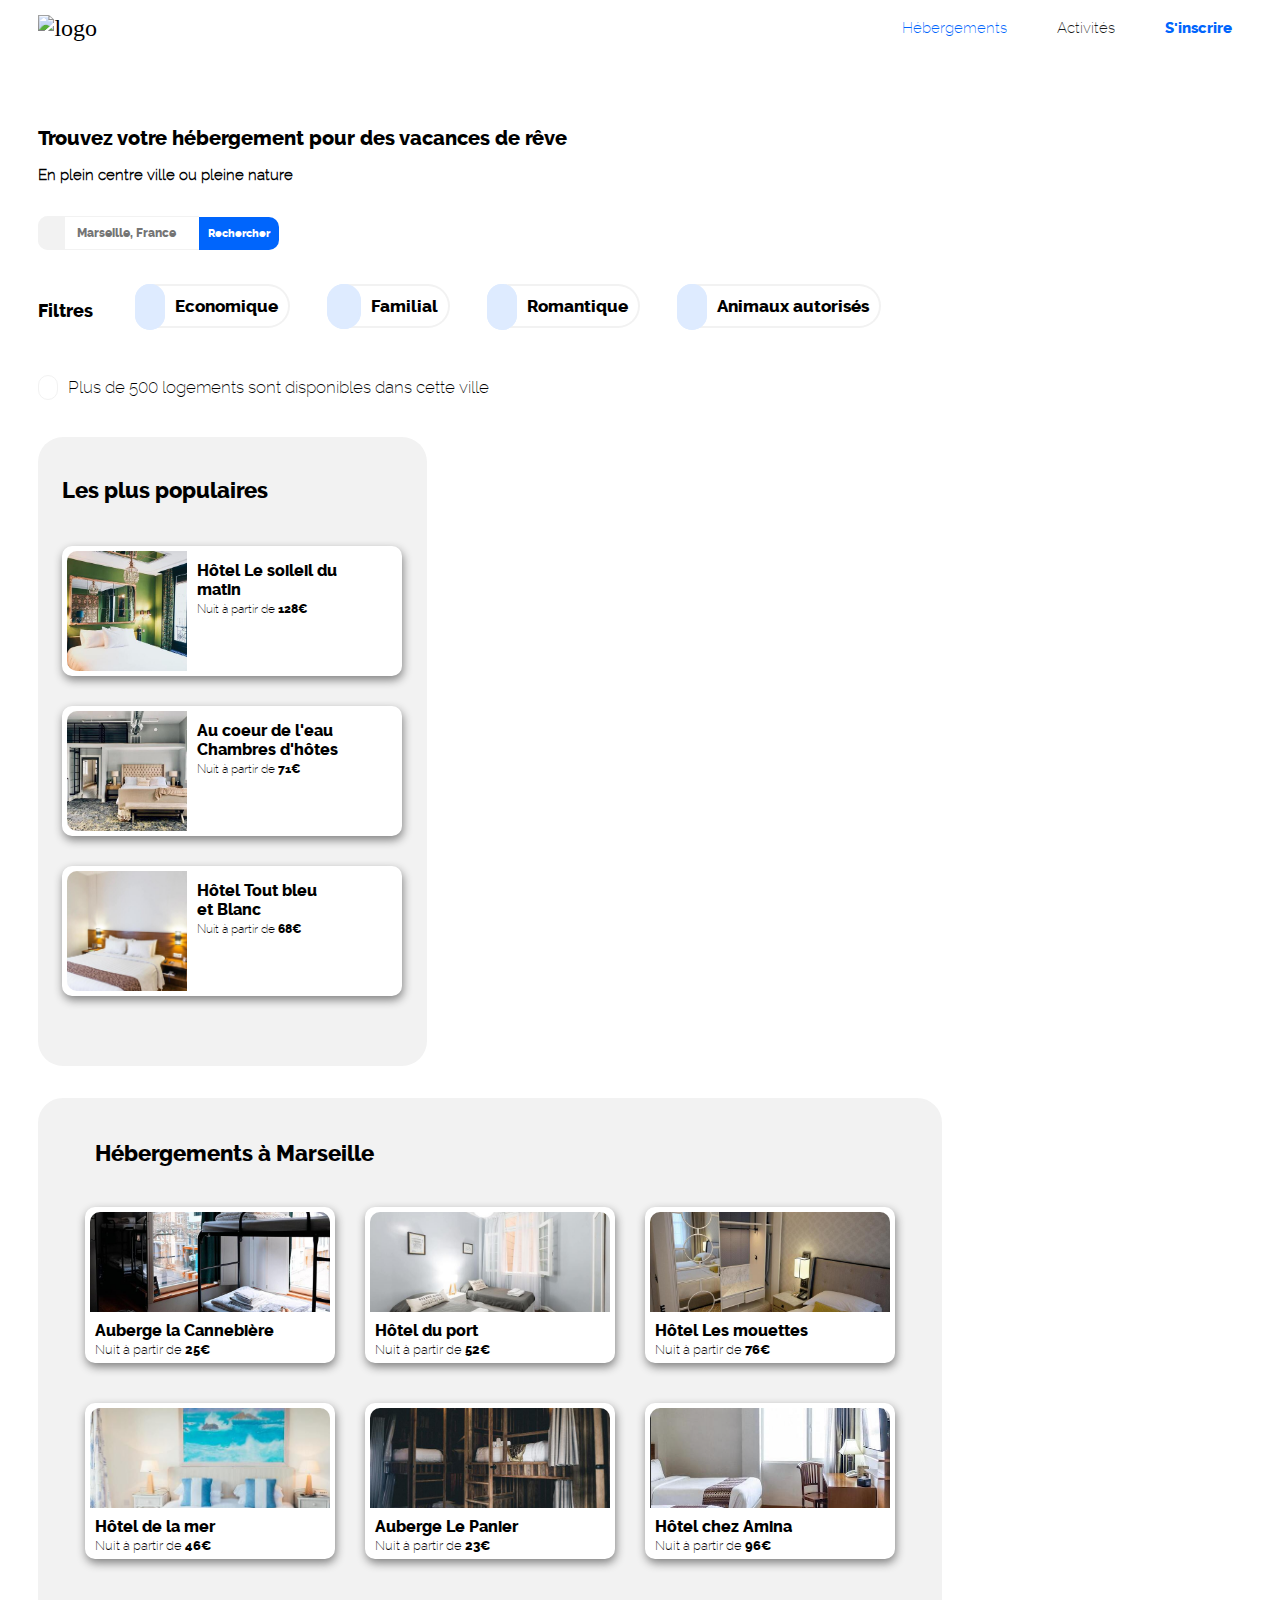
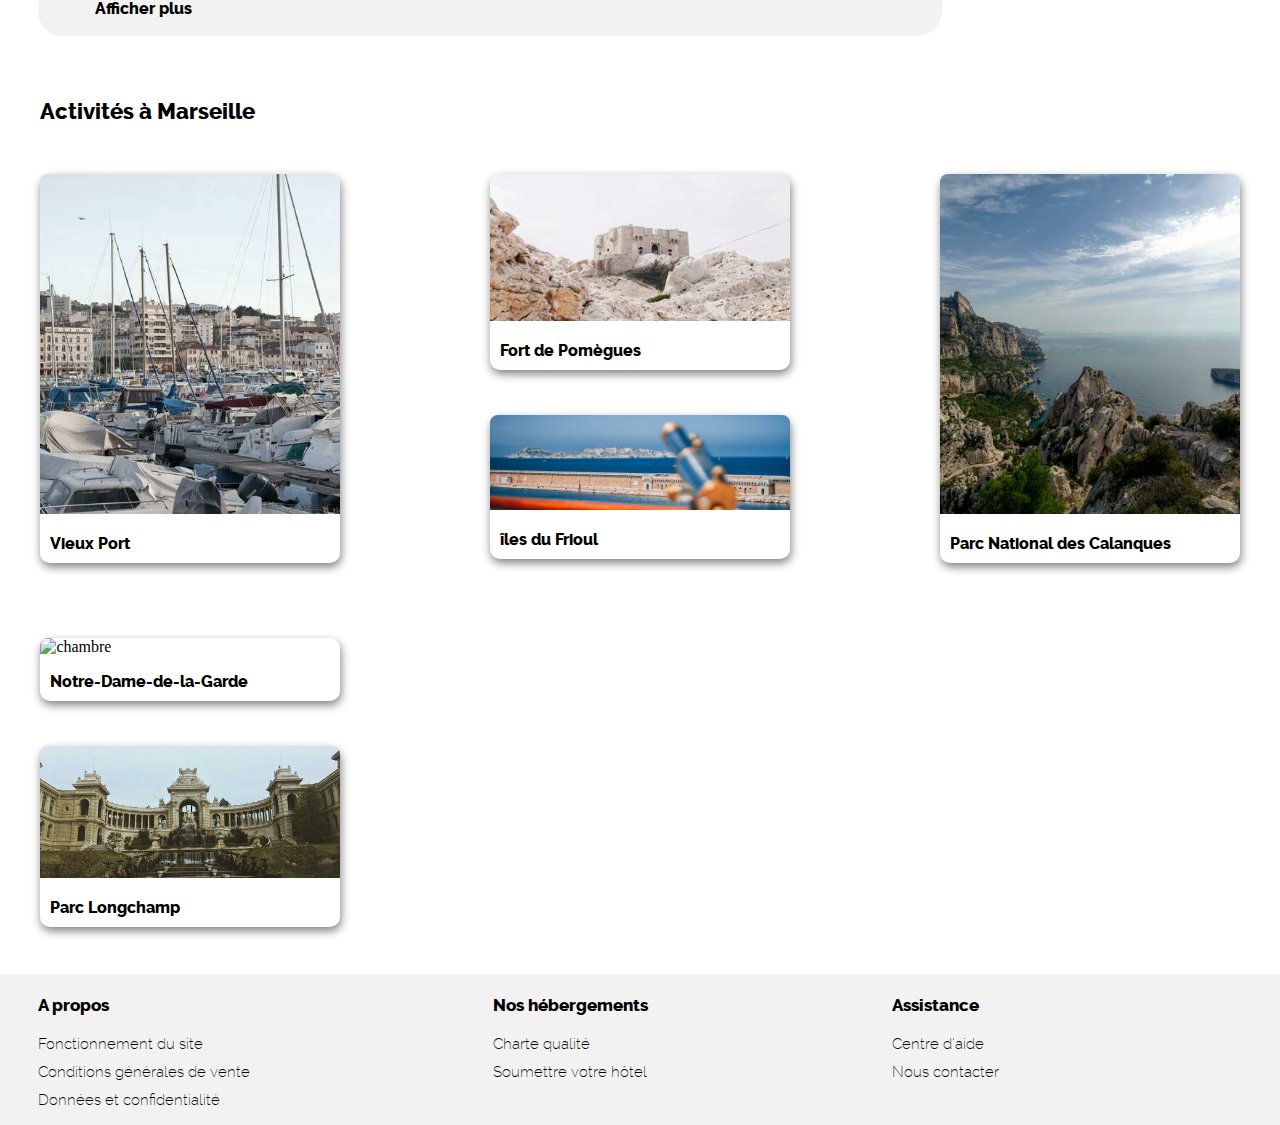
==== commit 5098a0ef: "Update Reservia.html" ====
--- a/Reservia.html
+++ b/Reservia.html
@@ -1,15 +1,16 @@
 <!DOCTYPE html>
-<html>
+<html lang="fr">
   <head>
      	  <meta charset="utf-8"/> 
           <link rel="stylesheet" type="text/css" href="style3.css">
-          <title></title>
+          <title>Reservia</title>
           <script src="https://kit.fontawesome.com/c3e9adb60e.js" crossorigin="anonymous"></script>
+          <meta name="viewport" content="width=device-width, initial-scale=1.0">
   </head>
 
   <body>
       <div id="bloc_page">
-                        <header> <!--Le début de header-->
+                        <header> 
           	                   <div id="logo">
                                 <div class="Menu">
                                                   <img src="Reservia@3x.png" alt="logo"/>
@@ -17,18 +18,18 @@
                                                         <ul>
                                                             <li class="bleu"><a href="#Hebergement"><span>Hébergements</span></a></li>
                                                             <li><a href="#Activites">Activités</a></li>
-                                                            <li><a href="#"><span class="SS">S'incrire</span></a></li>
+                                                            <li><a href="#"><span class="SS">S'inscrire</span></a></li>
                                                         </ul>   
                                                   </nav>
                                 </div>
                                 <div class="Menu2">
-                                                   <div class="R"><img src="Reservia@3x.png"/></div>
+                                                   <div class="R"><img src="Reservia@3x.png" alt="logo"/></div>
                                                    <div class="SS2"><p>S'inscrire</p></div>
                                                    <div class="H"><p><a href="#Hebergement">Hébergements</a></p></div>
                                                    <div class="A"><p><a href="#Activites">Activités</a></p></div>
                                 </div>
 
-                                <h2>Trouvez votre hébergement pour des vacances de rêve<h2>
+                                <h2>Trouvez votre hébergement pour des vacances de rêve</h2>
                                 <h3>En plein centre ville ou pleine nature</h3>
 
                                 <form method="post">
@@ -37,15 +38,15 @@
                                         <input type="text" name="ville" id="ville" placeholder="Marseille, France">  
                                       </label>           
                                   </p>
-                                  <input class="bouton"type="submit"value="Rechercher"><span><i class="fas fa-search"></i></span>
+                                  <input class="bouton" type="submit" value="Rechercher"><span><i class="fas fa-search"></i></span>
                                 </form>
 
                                 <div class="filtres">
                                            
                                                       <ul>
                                                           <!--<li><span>Filtres</span></li>-->
-                                                          <span>Filtres</span>
-                                                        
+                                                          <li class="F"><span>Filtres</span></li>
+                        
                                                           <li><em><i class="fas fa-money-bill-wave"></i>Economique</em></li>
                                                           <li><strong><i class="fas fa-child"></i>Familial</strong></li>
                                                           <li><em><i class="fas fa-heart"></i>Romantique</em></li>
@@ -65,61 +66,63 @@
                                                <div class="conteneur1">
                                                 <div class="rangée1">
                                                   <div class="chambre1">
-                                                                        <figure>
-                                                                                <a href="erreur.html">
-                                                                                  <img src="marcus-loke-WQJvWU_HZFo-unsplash.jpg">
-                                                                                  <figuration><br><strong>Auberge la Cannebière</strong><em><br> Nuit à partir de <strong>25€</strong><br><i class="fas fa-star"></i><i class="fas fa-star"></i><i class="fas fa-star"></i><i class="fas fa-star"></i><span><i class="fas fa-star"></i></span></em></figuration>
-                                                                                </a>
-                                                                        </figure> 
+                                                    <a href="erreur.html">
+                                                                        <figure>
+                                                                                  <img src="marcus-loke-WQJvWU_HZFo-unsplash.jpg" alt="chambre"/>
+                                                                                  <figcaption><strong>Auberge la Cannebière</strong><em><br> Nuit à partir de <strong>25€</strong><br><i class="fas fa-star"></i><i class="fas fa-star"></i><i class="fas fa-star"></i><i class="fas fa-star"></i><span><i class="fas fa-star"></i></span></em></figcaption>
+                                                                        </figure>                  
+                                                    </a>                     
                                                  </div>
 
                                                  <div class="chambre2">
-                                                                        <figure>
-                                                                                <a href="erreur.html">
-                                                                                  <img src="annie-spratt-Eg1qcIitAuA-unsplash.jpg">
-                                                                                  <figuration><br><strong>Hôtel de la mer</strong><em><br> Nuit à partir de <strong>46€</strong><br><i class="fas fa-star"></i><i class="fas fa-star"></i><i class="fas fa-star"></i><span><i class="fas fa-star"></i><i class="fas fa-star"></i></span></em></figuration>
-                                                                                </a>
-                                                                       </figure> 
+                                                  <a href="erreur.html">
+
+                                                                        <figure>
+                                                                                  <img src="annie-spratt-Eg1qcIitAuA-unsplash.jpg" alt="chambre"/>
+                                                                                  <figcaption><strong>Hôtel de la mer</strong><em><br> Nuit à partir de <strong>46€</strong><br><i class="fas fa-star"></i><i class="fas fa-star"></i><i class="fas fa-star"></i><span><i class="fas fa-star"></i><i class="fas fa-star"></i></span></em></figcaption>
+                                                                       </figure>                  
+                                                  </a>                     
                                                  </div>
                                                 </div>    
 
                                                 <div class="rangée2">
                                                   <div class="chambre3">
-                                                                        <figure>
-                                                                                <a href="erreur.html">
-                                                                                  <img src="fred-kleber-gTbaxaVLvsg-unsplash.jpg">
-                                                                                  <figuration><br><strong>Hôtel du port</strong><em><br> Nuit à partir de <strong>52€</strong><br><i class="fas fa-star"></i><i class="fas fa-star"></i><i class="fas fa-star"></i><i class="fas fa-star"></i><i class="fas fa-star"></i></em></figuration>
-                                                                                </a>
-                                                                        </figure>
+                                                    <a href="erreur.html">
+                                                                        <figure>
+                                                                                  <img src="fred-kleber-gTbaxaVLvsg-unsplash.jpg" alt="chambre"/>
+                                                                                  <figcaption><strong>Hôtel du port</strong><em><br> Nuit à partir de <strong>52€</strong><br><i class="fas fa-star"></i><i class="fas fa-star"></i><i class="fas fa-star"></i><i class="fas fa-star"></i><i class="fas fa-star"></i></em></figcaption>
+                                                                        </figure>                 
+                                                     </a>                   
                                                   </div>
 
                                                   <div class="chambre4"> 
-                                                                        <figure>
-                                                                                <a href="erreur.html">
-                                                                                  <img src="nicate-lee-kT-ZyaiwBe0-unsplash.jpg">
-                                                                                  <figuration><br><strong>Auberge Le Panier</strong><em><br> Nuit à partir de <strong>23€</strong><br><i class="fas fa-star"></i><i class="fas fa-star"></i><i class="fas fa-star"></i><i class="fas fa-star"></i><span><i class="fas fa-star"></i></span></em></figuration>
-                                                                                </a>
-                                                                        </figure>
+                                                    <a href="erreur.html">
+                                                                        <figure>
+                                                                                  <img src="nicate-lee-kT-ZyaiwBe0-unsplash.jpg" alt="chambre"/>
+                                                                                  <figcaption><strong>Auberge Le Panier</strong><em><br> Nuit à partir de <strong>23€</strong><br><i class="fas fa-star"></i><i class="fas fa-star"></i><i class="fas fa-star"></i><i class="fas fa-star"></i><span><i class="fas fa-star"></i></span></em></figcaption>
+                                                                        </figure>                
+                                                    </a>                    
                                                  </div> 
                                                 </div>
 
                                               <div class="rangée3">
                                                 <div class="chambre5">
+                                                  <a href="erreur.html">
                                                                       <figure>
-                                                                              <a href="erreur.html">
-                                                                                <img src="reisetopia-B8WIgxA_PFU-unsplash.jpg">
-                                                                                <figuration><br><strong>Hôtel Les mouettes</strong><em><br> Nuit à partir de <strong>76€</strong><br><i class="fas fa-star"></i><i class="fas fa-star"></i><i class="fas fa-star"></i><i class="fas fa-star"></i><span><i class="fas fa-star"></i></span></em></figuration>
-                                                                             </a>
-                                                                     </figure>
+                                                                                <img src="reisetopia-B8WIgxA_PFU-unsplash.jpg" alt="chambre"/>
+                                                                                <figcaption><strong>Hôtel Les mouettes</strong><em><br> Nuit à partir de <strong>76€</strong><br><i class="fas fa-star"></i><i class="fas fa-star"></i><i class="fas fa-star"></i><i class="fas fa-star"></i><span><i class="fas fa-star"></i></span></em></figcaption>
+                                                                     </figure>                
+                                                  </a>                   
                                                 </div>
 
                                                 <div class="chambre6">
+                                                  <a href="erreur.html">
+
                                                                      <figure>
-                                                                              <a href="erreur.html">
-                                                                                <img src="febrian-zakaria-M6S1WvfW68A-unsplash9.jpg">
-                                                                                <figuration><br><strong>Hôtel chez Amina</strong><em><br> Nuit à partir de <strong>96€</strong><br><i class="fas fa-star"></i><i class="fas fa-star"></i><i class="fas fa-star"></i><i class="fas fa-star"></i><i class="fas fa-star"></i></em></figuration>
-                                                                              </a>
-                                                                     </figure>
+                                                                                <img src="febrian-zakaria-M6S1WvfW68A-unsplash9.jpg" alt="chambre"/>
+                                                                                <figcaption><strong>Hôtel chez Amina</strong><em><br> Nuit à partir de <strong>96€</strong><br><i class="fas fa-star"></i><i class="fas fa-star"></i><i class="fas fa-star"></i><i class="fas fa-star"></i><i class="fas fa-star"></i></em></figcaption>
+                                                                     </figure>               
+                                                  </a>                   
                                                 </div>
                                               </div>
                                             </div>  
@@ -128,40 +131,42 @@
                           </aside>
 
                           <aside class="DROITE">
-                                                <h2>Les plus populaires<em><i class="fas fa-chart-line"></i></em></h2>
-                                                <div class="rangée1bis">
-                                                  <div class="coté1">
-                                                                      <a href="erreur.html">
-                                                                        <div class>
-                                                                              <img src="emile-guillemot-Bj_rcSC5XfE-unsplash.jpg">
+                                                <div class=titre>
+                                                               <div class="PP"><h2>Les plus populaires</h2></div>
+                                                               <div class="chartline"><i class="fas fa-chart-line"></i></div>
+                                              </div>
+                                                   <div class="rangée1bis">
+                                                      <div class="coté1">
+                                                                      
+                                                                        <div>
+                                                                              <a href="erreur.html"><img src="emile-guillemot-Bj_rcSC5XfE-unsplash.jpg" alt="chambre"/></a>
+
                                                                         </div>
+                                                                       
+                                                                              <div class="textecoté"><a href="erreur.html">
+                                                                              <strong>Hôtel Le soileil du<br>matin</strong><em><br>Nuit à partir de <strong>128€</strong></em><br><i class="fas fa-star"></i><i class="fas fa-star"></i><i class="fas fa-star"></i><i class="fas fa-star"></i><i class="fas fa-star"></i></a></div>
+                                                      </div>  
+
+                                                  <div class="coté2">
+                                                                      
                                                                         <div>
-                                                                              <p><strong>Hôtel Le soileil du<br>matin</strong><em><br>Nuit à partir de <strong>128€</strong></em><br><br><br><i class="fas fa-star"></i><i class="fas fa-star"></i><i class="fas fa-star"></i><i class="fas fa-star"></i><i class="fas fa-star"></i></p>
-                                                                      </a>
-                                                                        </div> 
-                                                  </div>  
-
-                                                  <div class="coté2">
-                                                                      <a href="erreur.html">
+                                                                              <a href="erreur.html"><img src="aw-creative-VGs8z60yT2c-unsplash.jpg" alt="chambre"/></a>
+                                                                        </div>
+                                                                        
+                                                                             <div class="textecoté"><a href="erreur.html"><strong>Au coeur de l'eau <br>Chambres d'hôtes</strong><em><br>Nuit à partir de <strong>71€</strong></em><br><i class="fas fa-star"></i><i class="fas fa-star"></i><i class="fas fa-star"></i><i class="fas fa-star"></i><i class="fas fa-star"></i></a></div>
+                                                      
+                                                </div>    
+
+                                                  <div class="coté3">
+                                                                      
                                                                         <div>
-                                                                              <img src="aw-creative-VGs8z60yT2c-unsplash.jpg">
+                                                                              <a href="erreur.html"><img src="febrian-zakaria-sjvU0THccQA-unsplash.jpg" alt="chambre"/></a>
                                                                         </div>
-                                                                        <div>
-                                                                              <p><strong>Au coeur de l'eau <br>Chambres d'hôtes</strong><em><br>Nuit à partir de <strong>71€</strong></em><br><br><br><i class="fas fa-star"></i><i class="fas fa-star"></i><i class="fas fa-star"></i><i class="fas fa-star"></i><i alt="star" class="fas fa-star"></i></p>
-                                                                      </a>
-                                                                        </div> 
-                                                  </div>    
-
-                                                  <div class="coté3">
-                                                                      <a href="erreur.html">
-                                                                        <div>
-                                                                              <img src="febrian-zakaria-sjvU0THccQA-unsplash.jpg">
-                                                                        </div>
-                                                                        <div>
-                                                                              <p><strong>Hôtel Tout bleu<br>et Blanc</strong><em><br>Nuit à partir de <strong>68€</em><br><br><br><i class="fas fa-star"></i><i class="fas fa-star"></i><i class="fas fa-star"></i><i class="fas fa-star"></i><i alt="star"class="fas fa-star"></i></p>
-                                                                      </a>
-                                                                        </div>  
-                                                  </div>
+                                                                      
+                                                                              <div class="textecoté"><a href="erreur.html"><strong>Hôtel Tout bleu<br>et Blanc</strong><em><br>Nuit à partir de <strong>68€</strong></em><br><i class="fas fa-star"></i><i class="fas fa-star"></i><i class="fas fa-star"></i><i class="fas fa-star"></i><i class="fas fa-star"></i></a></div>
+                                                            
+                                                  </div>
+                                                </div>
                           </aside>
                         </section>
 
@@ -171,7 +176,7 @@
                                                   <div class="Photo_Marseille1">
                                                                                 <figure>
                                                                                         <a href="erreur.html">
-                                                                                          <img src="reno-laithienne-QUgJhdY5Fyk-unsplash.jpg">
+                                                                                          <img src="reno-laithienne-QUgJhdY5Fyk-unsplash.jpg" alt="chambre"/>
                                                                                           <p>Vieux Port</p>
                                                                                         </a>
                                                                                 </figure>      
@@ -179,14 +184,14 @@
                                                   <div class="Photo_Marseille2">  
                                                                                 <figure class="Pomegues">
                                                                                                           <a href="erreur.html">
-                                                                                                            <img src="paul-hermann-QFTrLdQIRhI-unsplash.jpg">
+                                                                                                            <img src="paul-hermann-QFTrLdQIRhI-unsplash.jpg" alt="chambre"/>
                                                                                                             <p>Fort de Pomègues</p>
                                                                                                           </a>
                                                                                 </figure> 
 
                                                                                 <figure class="Frioul">
                                                                                                         <a href="erreur.html">
-                                                                                                          <img src="kevin-hikari-rV_Qd1l-VXg-unsplash.jpg">
+                                                                                                          <img src="kevin-hikari-rV_Qd1l-VXg-unsplash.jpg" alt="chambre"/>
                                                                                                           <p>îles du Frioul</p>
                                                                                                         </a>
                                                                                 </figure>      
@@ -194,7 +199,7 @@
                                                   <div class="Photo_Marseille3">
                                                                                 <figure class="PNC">
                                                                                                     <a href="erreur.html">
-                                                                                                      <img src="kilyan-sockalingum-NR8-cBCN3aI-unsplash.jpg">
+                                                                                                      <img src="kilyan-sockalingum-NR8-cBCN3aI-unsplash.jpg" alt="chambre"/>
                                                                                                       <p>Parc National des Calanques</p>
                                                                                                     </a>                                    
                                                                                 </figure>      
@@ -202,13 +207,13 @@
                                                   <div class="Photo_Marseille4"> 
                                                                                 <figure class="NDG">
                                                                                                     <a href="erreur.html">
-                                                                                                      <img src="Capture d’écran 2020-11-05 à 12.31.18.jpg">
+                                                                                                      <img src="NDG.jpg" alt="chambre"/>
                                                                                                       <p>Notre-Dame-de-la-Garde</p>
                                                                                                     </a>                        
                                                                                </figure>
                                                                                <figure class="Longchamps">
                                                                                                           <a href="erreur.html">                                  
-                                                                                                            <img src="lena-paulin-wH2-EJoDcV0-unsplash.jpg">
+                                                                                                            <img src="lena-paulin-wH2-EJoDcV0-unsplash.jpg" alt="chambre"/>
                                                                                                             <p>Parc Longchamp</p>
                                                                                                           </a>                  
                                                                                </figure>   
@@ -224,7 +229,7 @@
           <div class="colonne1">
                                 <ul>
                                     <li><strong>A propos</strong></li>
-                                    <br>
+                                    <li></li>
                                     <li>Fonctionnement du site</li>
                                     <li>Conditions générales de vente</li>
                                     <li>Données et confidentialité</li>
@@ -233,7 +238,7 @@
           <div class="colonne2">
                                 <ul>
                                     <li><strong>Nos hébergements</strong></li>
-                                    <br>
+                                    <li></li>
                                     <li>Charte qualité</li>
                                     <li>Soumettre votre hôtel</li>
                                 </ul> 
@@ -241,7 +246,7 @@
           <div class="colonne3">
                                 <ul>
                                     <li><strong>Assistance</strong></li>
-                                    <br>
+                                    <li></li>
                                     <li>Centre d'aide</li>
                                     <li>Nous contacter</li>
                                 </ul> 
--- a/style3.css
+++ b/style3.css
@@ -119,38 +119,29 @@
 
 
 
-
 #bloc_page
 {
   max-width: 1354px;
   margin: 0 auto;
-  background-color:;
-  padding-left: auto;
-  padding-right: auto;
+  padding-left:3%;
+  padding-right:3%;
 }
 
 body
 {
   margin: 0;
-  
-  
-}
-
+}
 
 header
 {
 display: flex;
 width:auto;
-background-color:;
-
 }
 
 #logo
 {
   font-size: 1.5em;
-  background-color:;
   width: 100%;
-
 }
 
 img
@@ -158,33 +149,35 @@
   width: 4em;
   height: 80px;
 }
+
 .Menu
 {
   display: flex;
   justify-content:space-between;
   flex-wrap:wrap;
-  background-color:;
   width: 100%;
 }
+
 .Menu2
 {
   display:none;
 }
+
 .Menu img
 {
   width: 120px;
   padding-top: 15px;
   padding-bottom: 15px;
-  background-color: ;
-}
+}
+
 .Menu nav
 {
   
   justify-content:flex-end; 
-  background-color:;
   width: 350px;
   flex-wrap:wrap;
 }
+
 .Menu nav ul
 {
 
@@ -204,10 +197,8 @@
 
 form
 {
-  display: flex;
-  background-color: ;
+display: flex;
 width: auto;
-
 }
 
 
@@ -221,8 +212,6 @@
 
 label
 { 
-
-    
     border-top: 2px solid #F2F2F2 ;
     border-left:2px solid #F2F2F2;
     border-bottom:2px solid #F2F2F2;
@@ -230,15 +219,6 @@
     border-radius: 10px 0px 0px 10px;
     background-color: #F2F2F2; 
     margin: 0px 0px 0px 0px; 
-   
-   
-   
-
-}
-form p
-{
-  background-color: ;
-
 }
 
 .bouton
@@ -279,13 +259,13 @@
 margin-top: 17px;
 visibility:hidden;
 }
+
 form span i
 {
   font-size: 15px;
   margin-left: 10px;
   margin-top:10px;
   color: white;
-
 }
 
 
@@ -313,21 +293,26 @@
 
 .filtres
 {
-  
   width:70%; 
+}
+
+.F
+{
+  padding-top:5px;
+  width:60px;
+}
+
+.F span:hover
+{ 
+font-style: normal;
+ color:black; 
 }
 
 .filtres span
 {  
-  
   font-family:ralewayextrabold;
-   margin-top: 12px;
-  font-size: 18px;
-  background-color: ;
-  
-
-  
-  
+   margin-top: 0px;
+  font-size: 18px;  
 }
 
 .filtres em
@@ -343,8 +328,6 @@
   font-style: normal;
   width: 400px;
   font-family:ralewayextrabold;
-  background-color:;
-
 }
 
 .filtres ul
@@ -353,13 +336,12 @@
  justify-content:space-between;
  list-style-type: none;
  flex-wrap:wrap;
- background-color: ;
  padding-left: 0px;
 }
 
 .filtres li
 {
-background-color: ;
+height: 55px;
 }
 
 nav
@@ -376,17 +358,12 @@
  justify-content:flex-end; 
  font-family: ralewayextralight ;
  margin: 0px 0px; 
-
-  
-
 }
 
 nav li 
 {
-  margin-left: 30px;
-
-
-  
+  margin-left: 30px; 
+  padding-top: 10px;
 }
 
 nav span
@@ -403,11 +380,9 @@
 
 header li strong i /*Filtres :familial*/
 {
-
     border: 2px solid #DEEBFF;
   border-radius:25px;
   padding: 13px 15px 12px 15px;
-  
 }
 
 header li strong  /*Filtres :familial*/
@@ -447,19 +422,17 @@
   font-size: 15px;
   color: #181818;
   text-decoration: none;
-  background: ;
   justify-content:space-between;
-  
-  margin-top: 35px;
+  margin-top:35px;
   padding: 10px;
-
 }
 
 nav ul:hover 
 {
   border-top: 3px solid white;
 }
-.bleu
+
+nav li:hover
 {
   border-top: 3px solid #0065FC;
   text-align: center;
@@ -471,27 +444,25 @@
 {
   font-size: 17px;
   font-family: ralewayextralight;
-
-  
-
-}
+}
+
 header i 
 {
   color:#0065FC;
-
-}
+}
+
 .info
 {
-  background-color: ;
   display: flex;
   height: 30px;
-  m
-}
+}
+
 .info p
 {
   margin-top: 2px;
   margin-left: 5px;
 }
+
 .info i
 {
   border:1px solid #F2F2F2;
@@ -500,7 +471,6 @@
   padding:6px 9px 6px 9px;
   font-size: 10px;
   background-color: white;
-
 }
 
 
@@ -511,15 +481,15 @@
 display: flex;
 justify-content:space-between;
 flex-wrap:wrap-reverse;
-background-color:;
-}
+}
+
 .GAUCHE h2
 {
- margin: 40px 0px 0px 20px;
- 
+ margin: 40px 0px 0px 55px;
  font-family: ralewayextrabold;
  font-size: 1.4em;
 }
+
 .GAUCHE
 {
   background-color: #F2F2F2;
@@ -527,52 +497,44 @@
   height: auto;
   border:2px solid #F2F2F2;
   border-radius:25px; 
-  margin: 32px 25px 0px 0px;
-
-  
-}
+  margin: 32px 0px 0px 0px;
+}
+
 .conteneur1 img
 {
-
-  width: 230px;
+  width: 240px;
   height:100px;
   border-radius: 10px 10px 0px 0px;
   object-fit: cover;
-
-  
-  
  }
+
  .conteneur1 em
  {
   font-family: ralewayextralight;
   font-style: normal;
   font-size: 13px;
  }
+
 .conteneur1 strong
 {
 font-family: ralewayextrabold;
-
-}
-
+}
 
 .conteneur1
 {
   display: flex;
   text-align: center;
-background-color: ;
   margin: auto;
-  padding:auto;
   justify-content:space-between;
   margin-bottom: 40px;
-  flex-wrap:wrap;
-  
-
-    
+  flex-wrap:wrap;  
+  margin-left: 30px;
+  margin-right:30px;  
 }
 
 .conteneur1 figure
 {
-  width: 230px;  
+  width: 240px;  
   border: 2px solid white;
   border-radius: 10px 10px 10px 10px ;
   margin: 40px 15px 0px 15px;
@@ -580,35 +542,31 @@
   background-color: white;  
   box-shadow: 1px 4px 10px grey;
   font-family:ralewaysemibold;
-
-
-}
+}
+
+.GAUCHE figcaption
+{
+  padding-top: 5px;
+  padding-left: 5px;
+}
+
 .texte3 span
 {
- 
- margin: 200px 0px 0px 20px;
+ margin: 200px 0px 0px 55px;
  font-family: ralewayextrabold;
  font-size: 1em;
 }
+
 .rangée1, .rangée2, .rangée3
 {
-  background-color:;
-  margin-left:10px;
-  margin-right:10px;
-
-
-  
-  
+  margin-left:auto;
+  margin-right:auto;
 }
 
 .chambre1, .chambre2, .chambre3, .chambre4, .chambre5, .chambre6
 {
     text-align: left;
-
-    
-
-}
-
+}
 
 .GAUCHE i
 {
@@ -634,62 +592,66 @@
     background-color: #F2F2F2 ;
     border-radius: 25px; 
     margin-top: 32px;
-
-
+    padding-left: 2%;
+    padding-right: 2%;
 }
 
 .DROITE img
-
 {
     width: 120px;
     height: 120px;
     padding-bottom:0px;
     margin-bottom: 0px;
-    
     border-radius: 10px 0px 0px 10px;
     object-fit: cover;
-    background-color:;
-
-
 }
 
 .DROITE p
-
 {
  font-size: 1.4em;
- 
-}
+}
+
 .DROITE strong
 {
 font-family: ralewayextrabold;
 }
+
 .DROITE h2
-
-{
- margin: 40px 40px 0px 40px;
- 
+{
+ margin: 40px 0px 0px 0px;
  font-family: ralewayextrabold;
  font-size: 1.4em;
- background-color:;
-}
-.DROITE h2 i
-{
-margin-left:100px;
-color: black;
-font-size: 25px;
-font-family: 
+}
+
+.titre
+{
+  display: flex;
+  justify-content:space-between;
+  width:auto;
+}
+
+.PP
+{
+  padding-left: 0px;
+}
+.chartline
+{
+  width:auto;
+  padding-right: 0px;
+  margin-top:40px;
+}
+
+.chartline i
+{
+  font-size: 25px
 }
 
 .rangée1bis
-
 {
 margin-top: 42px;
 margin-bottom:40px; 
-padding-left: 10px;
-padding-right: 10px;
-
-
-}
+}
+
 .rangée1bis em
 {
   font-family:"ralewayextralight";
@@ -704,22 +666,26 @@
 box-shadow: 1px 4px 10px grey;
 padding: 3px;
 border: 2px solid white;
-box-shadow: ;
-border-radius: 10px 10px 10px 10px; 
+border-radius:10px 10px 10px 10px; 
 margin-bottom:30px;
 background-color:white;
 margin-left:auto; 
 margin-right:auto;
-
-
 } 
 
-.coté1 p, .coté2 p, .coté3 p
+.coté1 figcaption, .coté2 figcaption, .coté3 figcaption
 {
   font-size: 15px;
   text-align: left;
   margin-left: 15px;
-  background-color:; 
+  margin-top: 15px; 
+  display: flex;
+}
+
+.textecoté
+{
+padding-top:10px;
+padding-left:10px;
 }
 
 .coté1 em, .coté2 em, .coté3 em
@@ -729,11 +695,12 @@
 
 .coté1 i, .coté2 i, .coté3 i
 {
-  margin-top:0px;
+  margin-top:43px;
   text-align: left ;
   font-size: 10px;
   color: #0065FC ;
 } 
+
 .DROITE p [alt="star"]
 {
   color:#F2F2F2;
@@ -742,22 +709,21 @@
 
 .activité
 {
-background-color: ;
 border:2px solid white;
-
 width:auto;
 height:auto;
 display: flex;
 flex-direction:column;
-
-}
+}
+
 .texte 
 {
- margin: 60px 0px 0px 0px;
+ margin-top: 60px;
+ margin-left:0px;
  font-family: ralewayextrabold;
  font-size: 1.4em;
- 
-}
+}
+
 .Marseille figure
 {
   border: 0px solid white;
@@ -768,22 +734,17 @@
   box-shadow: 1px 4px 10px grey;
   width: 300px;
 }
+
 .Photo_Marseille1, .Photo_Marseille2, .Photo_Marseille3, .Photo_Marseille4
 {
-  background-color: ;
-  width: auto;
-  margin-left:0px ;
-  padding:auto;
-}
-
+  width: auto; 
+}
 
 .Marseille
 {
 display:flex;
 flex-wrap:wrap;
 justify-content:space-between;
-
-
 }
 
 .activité img
@@ -792,23 +753,26 @@
  height: 340px;
  border-radius: 8px 8px 0px 0px ;
  object-fit: cover;
-
-}
+}
+
 .Pomegues img
 {
   width: 300px;
     height:147px;
 }
+
 .Frioul img
 {
 width: 300px;
 height:95px;
 }
+
 .NDG img
 {
     width: 300px;
     height:110px;
 }
+
 .Longchamps img
 {
     width: 300px;
@@ -825,53 +789,49 @@
 {
  
   height:auto;
-  background-color: #F2F2F2;
-  max-width: auto;
-  padding-left:0px; 
-}
+  background-color:#F2F2F2;
+  width:100%;
+
+}
+
 .fin
 {
-  margin: 0 auto;
+  margin:0 auto;
   display:flex;
-  max-width: 1354px;
+  max-width:1354px;
   justify-content:space-between;
-  flex-wrap:wrap;
-  
+  flex-wrap:wrap; 
+  padding-left:3%; 
+  padding-right:3%;
 }
 
 .colonne1, .colonne2, .colonne3
 {
   justify-content:flex-start; 
   width: auto;
-
-}
-
+}
 
 .colonne1 ul, .colonne2 ul, .colonne3 ul
 {
   text-align: left;
   padding:0px;
-  
 } 
+
 .colonne1 li, .colonne2 li, .colonne3 li
 {
 list-style-type:none;
-
 font-size: 15px;
 font-family: ralewayextralight;
 padding-top:5px;
 margin-top:5px;
-background-color: ;
-
-
-}
+}
+
 .colonne1 li strong, .colonne2 li strong, .colonne3 li strong
 {
 font-size: 17px;
 font-family: ralewayextrabold;
-
-
-}
+}
+
 .fin ul :hover
 {
 color:blue;
@@ -880,8 +840,8 @@
 /*Lien-Cliquable*/  
 a
 {
-  color: black;
-  text-decoration: none;
+color: black;
+text-decoration: none;
 }
 
 
@@ -902,71 +862,69 @@
 }
 #bloc_page
 {
-  width: 375px;
+  max-width: 375px;
  margin: 0 auto;
  padding: 0px;
- background-color: ;
-
 }
 
       body
       {
-      width: 375px;
+      max-width: 375px;
       margin: 0px;
       margin: 0 auto;
-      background-color: ;
-      }
-
-      @bloc_page
-      {
-        display: flex;
-        height: 4900px;
       }
 
       header h2
       {
-        background-color: ;
-        width: 310px;  
+        max-width: 310px;  
         margin-top: 30px;
         margin-left:auto;
-        margin-right: auto;
+        margin-right:auto;
+        padding-left:20px; 
+      padding-right:20px;
       }
       h3
       {
-        width: 310px;
-        margin-left:auto;
-        margin-right: auto;
-
-        background-color: ;
-      }
+      max-width:310px;
+      margin-left:auto;
+      margin-right:auto;
+      padding-left:20px; 
+      padding-right:20px;
+      }
+
       .Menu
       {
       flex-direction:column;
-      background-color: ;
       display: none;
       }
+
       .Menu2
       {
+       width: 100%;
         display: flex;
         flex-wrap:wrap;
       }
+
       .Menu2 .R
       {
-        width: 187.5px;
+        width: 50%;
         height: 50px;
       }
+
       .R img
       {
         width:100px;
         height: 50px;
         padding-top: 10px;
-        padding-left: 30px;
-      }
+        padding-left:15%;
+      }
+
       .SS2
       {
-        width: 187.5px;
+        width: 50%;
         height: 50px;
       }
+
       .SS2 p
       {
         text-align: right;
@@ -975,13 +933,15 @@
         font-family: ralewayextrabold;
         color:#0065FC
       }
+
       .H
       {
-       width: 187.5px; 
+       width: 50%; 
         height: 40px;
         border-bottom: 2px solid #0065FC;
         padding-top: 10px;
       }
+
       .H p
       {
         text-align: center; 
@@ -989,235 +949,276 @@
         font-size: 15px;
 
       }
+
       .A
       {
-        width: 187.5px;
+        width: 50%;
         border-bottom: 2px solid #F2F2F2;
         height: 40px;
         padding-top: 10px;
       }
+
       .A p
       {
         text-align: center; 
         font-size: 15px;
       }
 
-
       form
       {
-        width: 310px;
+      width: 90%;
       margin-left:auto; 
       margin-right:auto;
       }
+
+      form p
+      {
+      width: 100%;
+      }
+
       input
       {
-        width: 205px;
-      }
+      width: 75%;
+      }
+
       .bouton
       {
-        display: none;
-      }
+      display: none;
+      }
+
       form span
       {
       visibility:visible;
       }
+
       .filtres
       {
-        width: 310px;
-        margin-left: auto;
-        margin-right:auto;
-      }
+      width: 85%;
+      margin-left: auto;
+      margin-right:auto;
+      }
+
+      .F
+      {
+      width: 150px;
+      }
+
       .filtres span
       {
-        width: 150px;
+      width: 150px;
       }
 
       .filtres ul
       { 
-        margin-left: 0px;
-        background-color: ;
-        width: 310px;
-        height: 240px;
-        margin-left:0px;
-        padding-left: 0px;
-
+      height: 240px;
+      margin-left:0px;
+      margin-right:0px;
+      margin-top:0px;
+      padding-left: 0px;
+      flex-wrap:wrap;
       }
 
        .filtres li
       {
-        background-color: ;
-        height: 50px;
-        margin-left:0px;
-
-        justify-content:flex-start;
+      height: 50px;
+      margin-left:0px;
+      justify-content:flex-start;
       }
 
       .info
       { 
-        background-color: ;
-        width:310px;
-        margin-right:auto;
-        margin-left: auto;
-      }
+      width:auto;
+      margin-right:auto;
+      margin-left: auto;
+      }
+
       .info p
       {
       font-size: 14px;
       }
+
       .hebergement
       {
-        
-      }
+      width: 100%;
+      margin-left:auto;
+      margin-right:auto;
+      background-color:#F2F2F2;
+      }
+
       .conteneur1
       {
-       margin: 0px;
-       padding:0px;
+      width: auto;
+      margin: 0px;
+      padding:0px;
       }
        
       .GAUCHE:nth-child(1)
       {
+        width: 100%;
         background-color: white;
         border:1px solid white;
-        width:375px;
+        max-width:100%;
         flex-direction:column;
-        order:;
+        margin-left:auto;
+        margin-right:auto;
+        border-radius:0px;
       }
 
       .GAUCHE h2
       {
-        background-color: ;
-        width: 310px;
-        margin-left:auto;
-        margin-right: auto;
+        width: auto;
+        margin-left:25px;
         margin-bottom: 20px;
-        font-size: 18px; 
+        font-size: 20px; 
       }
 
       .conteneur1 
       {
         display: flex;
         flex-direction:column;
-        width: 375px;
-        margin: 0px;
-        background-color: ;
+        width: 100%;
+        margin: 0px; 
       }
 
       .conteneur1 img
       {
-        width: 305px;
+        width: 100%;
       }
 
       .conteneur1 figure
       {
-        
         padding: 3px;
         margin-top: 0px;
         margin-bottom:20px ;
-        margin-left: auto; 
+        width: 85%;
+        margin-left:auto;
+        margin-right:auto;
+      }
+
+      .rangée1, .rangée2, .rangée3
+      {
+       width: 100%;
+      }
+
+      .GAUCHE .texte3 span
+      {
+        margin-left: 25px;
         margin-right: auto;
-        width: 305px;
-       
-        
-      }
-
-      .GAUCHE .texte3 span
-      {
-        margin-left: 35px;
-        margin-right: auto;
-        background-color: ;
-      }
+      }
+
       .rangée1bis
       {
         margin-top: 0px;
-      }
+        padding-left:0px;
+        padding-right:0px;
+      }
+
       .DROITE:nth-child(2)
       {
-        width: 375px;
+        width: 100%;
         border-radius: 0px;
-        order:;
         background-color: #F2F2F2;
         margin-left: auto; 
         margin-right: auto;
       }
 
-
       .DROITE h2
       {
-       background-color: ;
-       width: 310px;
+       width: auto;
        margin-left:auto;
        margin-right: auto;
        margin-bottom: 20px;
-       font-size: 18px; 
+       font-size: 20px; 
+      }
+      .PP
+      {
+        padding-left:25px;
+      }
+      .chartline
+      {
+        margin-right: 25px;
       }
 
       .DROITE h2 i
       {
-        margin-left: 100px;
-        background-color: ;
+        
       }
 
       .coté1, .coté2, .coté3
       {
-       width: 300px;
-       height: 120px;
-       margin-left:auto;
-       margin-right:auto;
-       background-color: white;
+      width: 85%;
+      height: 25%;
+      margin-left:auto;
+      margin-right:auto;
+      background-color: white;
       }
 
       .coté1 img, .coté2 img, .coté3 img
       {
-        width: 120px;
-        height: 120px;
+      width: 120px;
+      height: 130px;
+      }
+      .coté1 figure, .coté2 figure, .coté3 figure
+      {   
+      margin-top: 0px;
+      margin:0px
       }
 
       .activité
       {
-       background-color: ;
-       width: 370px;
+       width: 100%;
       }
 
       .activité h2
       {
-       background-color: ;
-       width: 310px;
-       margin-top: 40px;
-       margin-bottom: 20px;
-       margin-left:auto;
-       margin-right: auto;
-       font-size: 18px; 
+      width: auto;
+      margin-top: 40px;
+      margin-bottom: 20px;
+      margin-left:25px;
+      font-size: 20px; 
       }
 
       .Marseille
       {
-       display: flex;
-       flex-direction:column;
-       background-color: ;
+      display: flex;
+      flex-direction:column;
+      width: auto;
       }
 
       .Marseille img
       {
-       width: 310px;
-       height: 140px;
+      width: 100%;
+      height: 140px;
       }
       .Marseille figure 
       {
-        width: 310px;
-        margin-top: 0px;
+      width: 85%;
+      margin-top: 0px;
+      margin-left: auto; 
+      margin-right: auto;
       }
 
       .Photo_Marseille1, .Photo_Marseille2, .Photo_Marseille3, .Photo_Marseille4
       {   
-       margin-left: auto; 
-       margin-right: auto; 
-      }
-
-      .Photo_Marseille2 .Pomegues, .Photo_Marseille3 .PNC, .Photo_Marseille4 .NDG  
-      {
-       margin-left: auto; 
-       margin-right: auto;
+      width: 100%;
+      margin-left: auto; 
+      margin-right: auto;
+      }
+
+      footer
+      {
+        max-width: 375px;
+      }
+
+      .fin
+      {
+        flex-direction:column;
+        margin-left:30px;
+        margin-right:30px;
+        max-width: 375px;
       }
      
+   /**  
 
       footer
       {
@@ -1230,21 +1231,20 @@
       }
       .colonne1 ul, .colonne2 ul, .colonne3 ul
       {
-      width:310px ;
+      width:auto;
       height:150px ;
       margin-left:auto;
       margin-right: auto;
       }
-
-
-}
-
+**/
+
+}
 
  @media screen and (min-width: 899px) and (max-width: 900px) 
 {
     #bloc_page
     {
-    width: 900px;
+    max-width: 900px;
     margin: 0 auto;
     padding: 2px;
     }
@@ -1260,15 +1260,14 @@
     width: 900px
     }
 
-    .Menu img
-    {
-     
+    .Menu 
+    {
+     width:830px;
     }
 
     .Menu nav
     {
     justify-content:flex-start;
-    margin-left: 320px;
     }
 
     header h2
@@ -1303,17 +1302,21 @@
 
     .hebergement
     {
-      flex-direction:column;
+    flex-direction:column;
     }
 
     .GAUCHE:nth-child(1)
     {
       margin: 10px 0px 0px 0px;
       width: 892px;
-      height: 548px;
+      
       flex-direction:column;
       order:2;
     }
+    .GAUCHE h2
+    {
+      margin-left:40px;
+    }
 
     .conteneur1
     {
@@ -1323,14 +1326,16 @@
     .texte3 span
     {
       margin-top: 690px;
+      margin-left:40px;
     }
 
     .DROITE:nth-child(2)
     {
-     background-color: ;
      height:300px;
      width:896px;
      margin: 20px 0px 0px 0px;
+     padding-right: 0px;
+     padding-left: 0px;
      order:1;
     }
 
@@ -1347,13 +1352,13 @@
    
     .rangée1bis
     {
-      display: flex;
-      margin-left: 0px;
+    display: flex;
+    margin-left: 0px;
     }
 
     .rangée1bis img
     {
-    height: 120px
+    height: 125px
     }
 
     .coté1
@@ -1371,13 +1376,13 @@
     height: 125px;
     padding: 3px
     }
+
     .coté3
     {
     margin:0px 0px 0px 0px; 
     width: 270px;
     height: 125px;
-    padding: 3px;
-    text-align: 
+    padding: 3px; 
     }
 
     .coté1 i
@@ -1393,10 +1398,6 @@
     .coté3 i
     {
     margin: 0px 0px 0px 0px;
-    }
-
-    .coté1 p
-    {
     }
 
     p [alt="star"]
@@ -1408,8 +1409,8 @@
 
     .activité h2
     {
-      margin-left:31px;
-      width: 400px;
+    margin-left:40px;
+    width: 400px;
     }
 
     .activité
@@ -1417,7 +1418,6 @@
     margin-top: 0px;
     width: auto;
     height: auto;  
-    background-color: ;
     }
 
     .activité img
@@ -1466,62 +1466,21 @@
     margin-top: 0px;
     width: 900px;
     }
-
-     .colonne1, .colonne2, .colonne3      
-    {
-  
-    }
-
-
-}
-
-
-@media screen and (max-width: 1524px)   
- {
+}
+
+
     
-   #bloc_page
-{
-  width: auto;
-  margin: 0 auto;
-  background-color:;
-  padding-left: auto;
-  padding-right: auto;
-}
-header
-{
-}
-.Menu
-{
-  
-}
-.Menu nav
-{ 
- 
-
-}
-
-
-
-
-
-
-
-
-
-{
-
-}
-
-
-
-
-
-
-
-
-
-
-
-
-}
-    
+
+
+
+
+
+
+
+
+
+
+
+
+
+
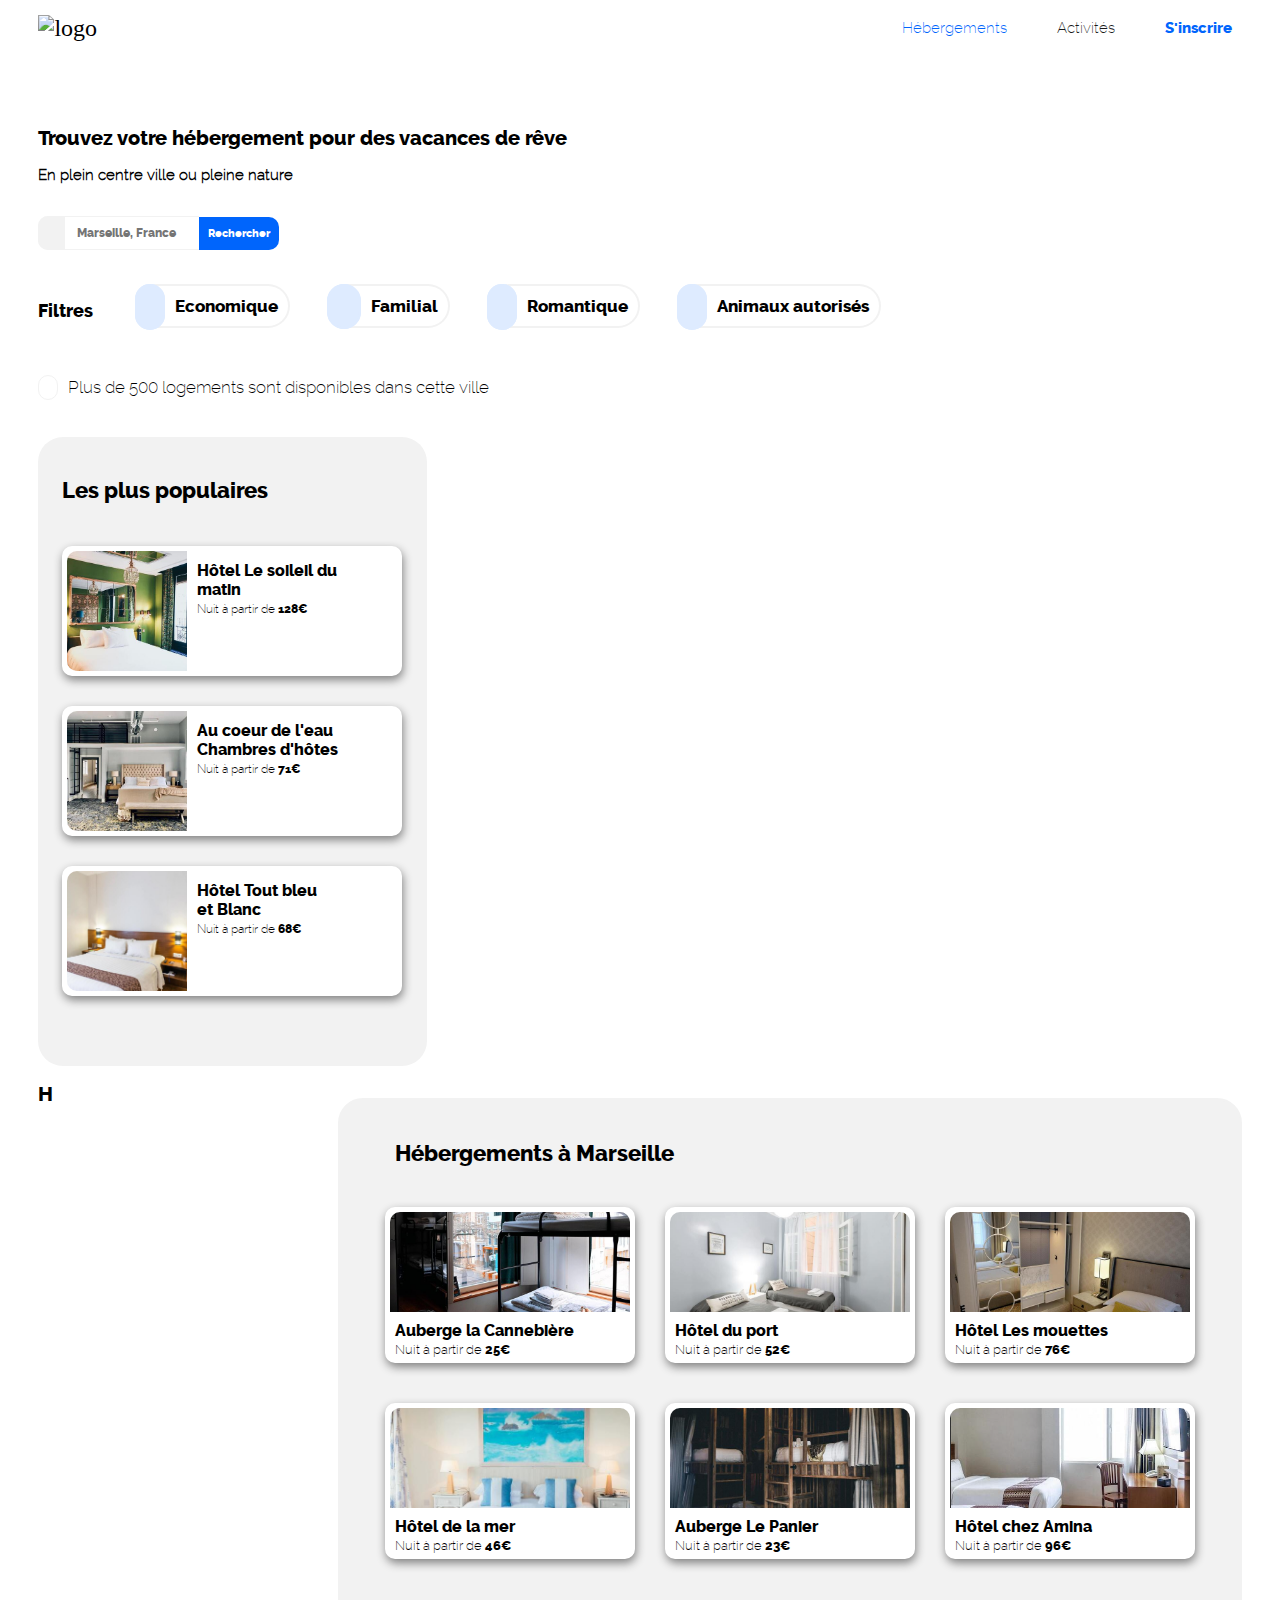
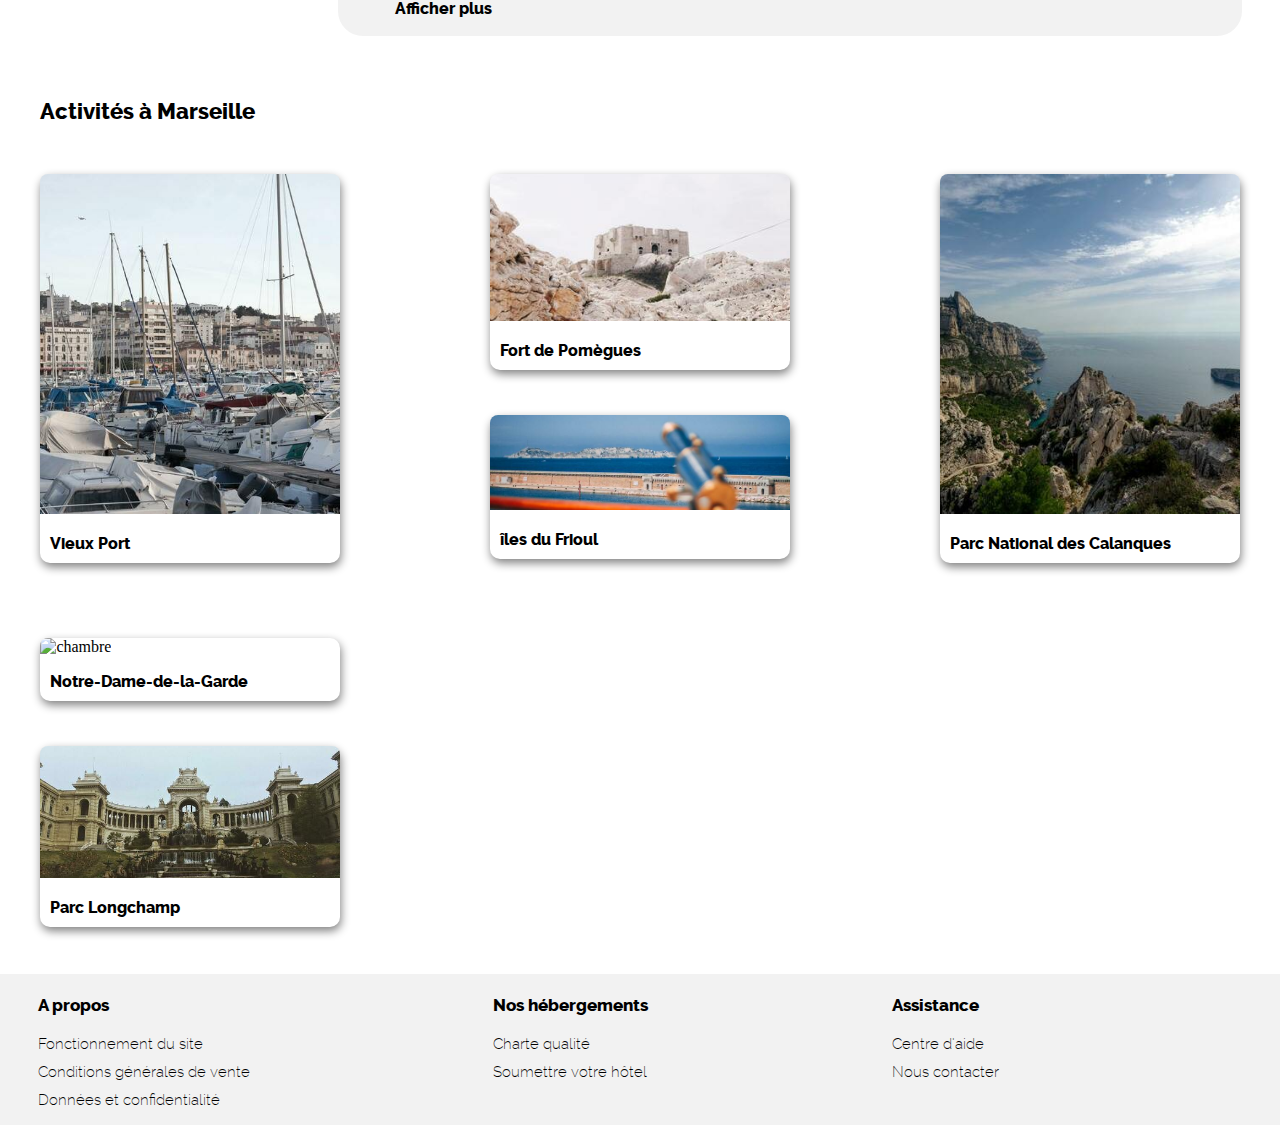
==== commit 3537c556: "Update Reservia.html" ====
--- a/Reservia.html
+++ b/Reservia.html
@@ -61,6 +61,7 @@
                         </header> <!--Le fin de header-->
 
                         <section class="hebergement">
+                          <h2>H</h2>
                           <aside class="GAUCHE">
                                                <h2 id="Hebergement">Hébergements à Marseille</h2>
                                                <div class="conteneur1">
@@ -153,7 +154,7 @@
                                                                               <a href="erreur.html"><img src="aw-creative-VGs8z60yT2c-unsplash.jpg" alt="chambre"/></a>
                                                                         </div>
                                                                         
-                                                                             <div class="textecoté"><a href="erreur.html"><strong>Au coeur de l'eau <br>Chambres d'hôtes</strong><em><br>Nuit à partir de <strong>71€</strong></em><br><i class="fas fa-star"></i><i class="fas fa-star"></i><i class="fas fa-star"></i><i class="fas fa-star"></i><i class="fas fa-star"></i></a></div>
+                                                                             <div class="textecoté"><a href="erreur.html"><strong>Au coeur de l'eau <br>Chambres d'hôtes</strong><em><br>Nuit à partir de <strong>71€</strong></em><br><i class="fas fa-star"></i><i class="fas fa-star"></i><i class="fas fa-star"></i><i class="fas fa-star"></i><i class="fas fa-star"title="grey"></i></a></div>
                                                       
                                                 </div>    
 
@@ -163,7 +164,7 @@
                                                                               <a href="erreur.html"><img src="febrian-zakaria-sjvU0THccQA-unsplash.jpg" alt="chambre"/></a>
                                                                         </div>
                                                                       
-                                                                              <div class="textecoté"><a href="erreur.html"><strong>Hôtel Tout bleu<br>et Blanc</strong><em><br>Nuit à partir de <strong>68€</strong></em><br><i class="fas fa-star"></i><i class="fas fa-star"></i><i class="fas fa-star"></i><i class="fas fa-star"></i><i class="fas fa-star"></i></a></div>
+                                                                              <div class="textecoté"><a href="erreur.html"><strong>Hôtel Tout bleu<br>et Blanc</strong><em><br>Nuit à partir de <strong>68€</strong></em><br><i class="fas fa-star"></i><i class="fas fa-star"></i><i class="fas fa-star"></i><i class="fas fa-star"></i><i class="fas fa-star"title="grey"></i></a></div>
                                                             
                                                   </div>
                                                 </div>
--- a/style3.css
+++ b/style3.css
@@ -114,7 +114,6 @@
     font-style: normal;
 
 }
-
 
 
 
@@ -701,7 +700,7 @@
   color: #0065FC ;
 } 
 
-.DROITE p [alt="star"]
+.DROITE [title="grey"]
 {
   color:#F2F2F2;
 }
@@ -973,12 +972,12 @@
 
       form p
       {
-      width: 100%;
+      width: 95%;
       }
 
       input
       {
-      width: 75%;
+      width: 81%;
       }
 
       .bouton
@@ -989,6 +988,11 @@
       form span
       {
       visibility:visible;
+      width:45px;
+      }
+      form span i
+      {
+       margin-left:13px;
       }
 
       .filtres
@@ -1014,7 +1018,9 @@
       margin-left:0px;
       margin-right:0px;
       margin-top:0px;
+      margin-bottom: 10px;
       padding-left: 0px;
+
       flex-wrap:wrap;
       }
 
@@ -1030,6 +1036,7 @@
       width:auto;
       margin-right:auto;
       margin-left: auto;
+      margin-bottom:30px;
       }
 
       .info p
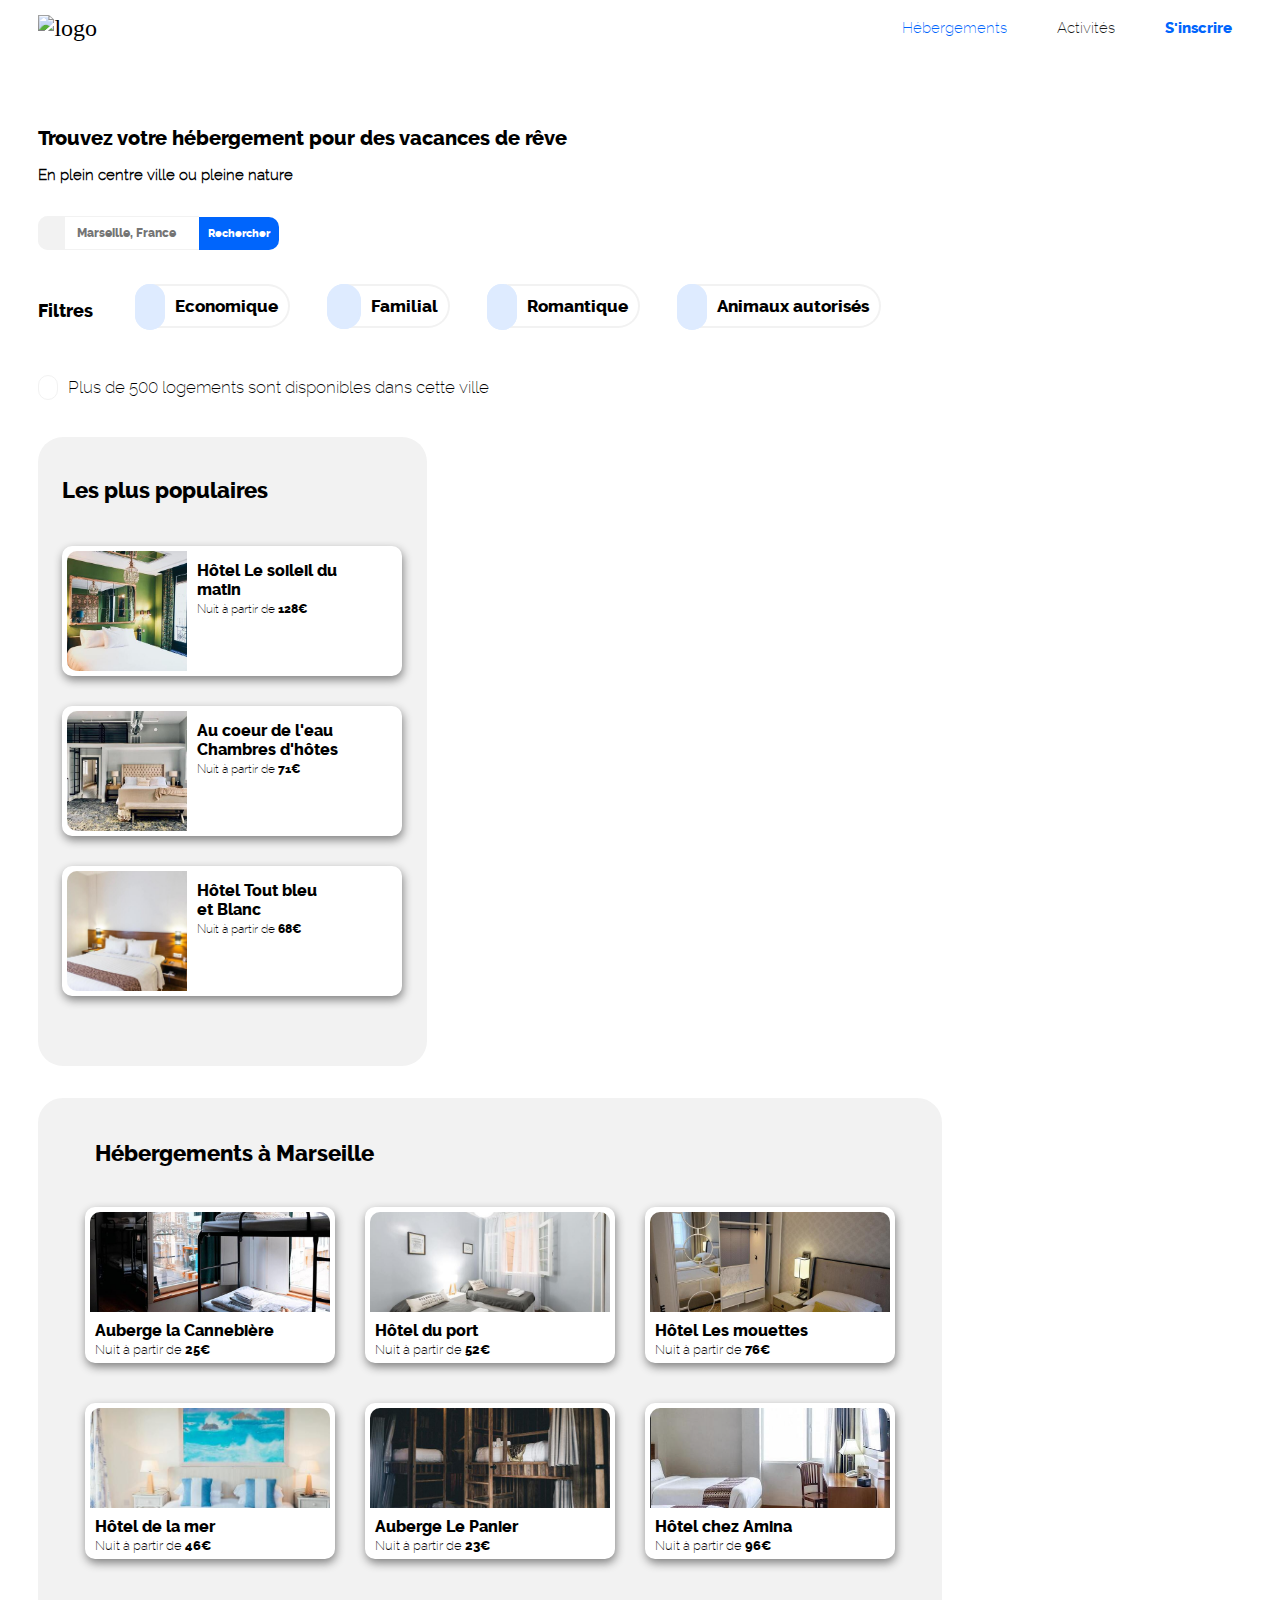
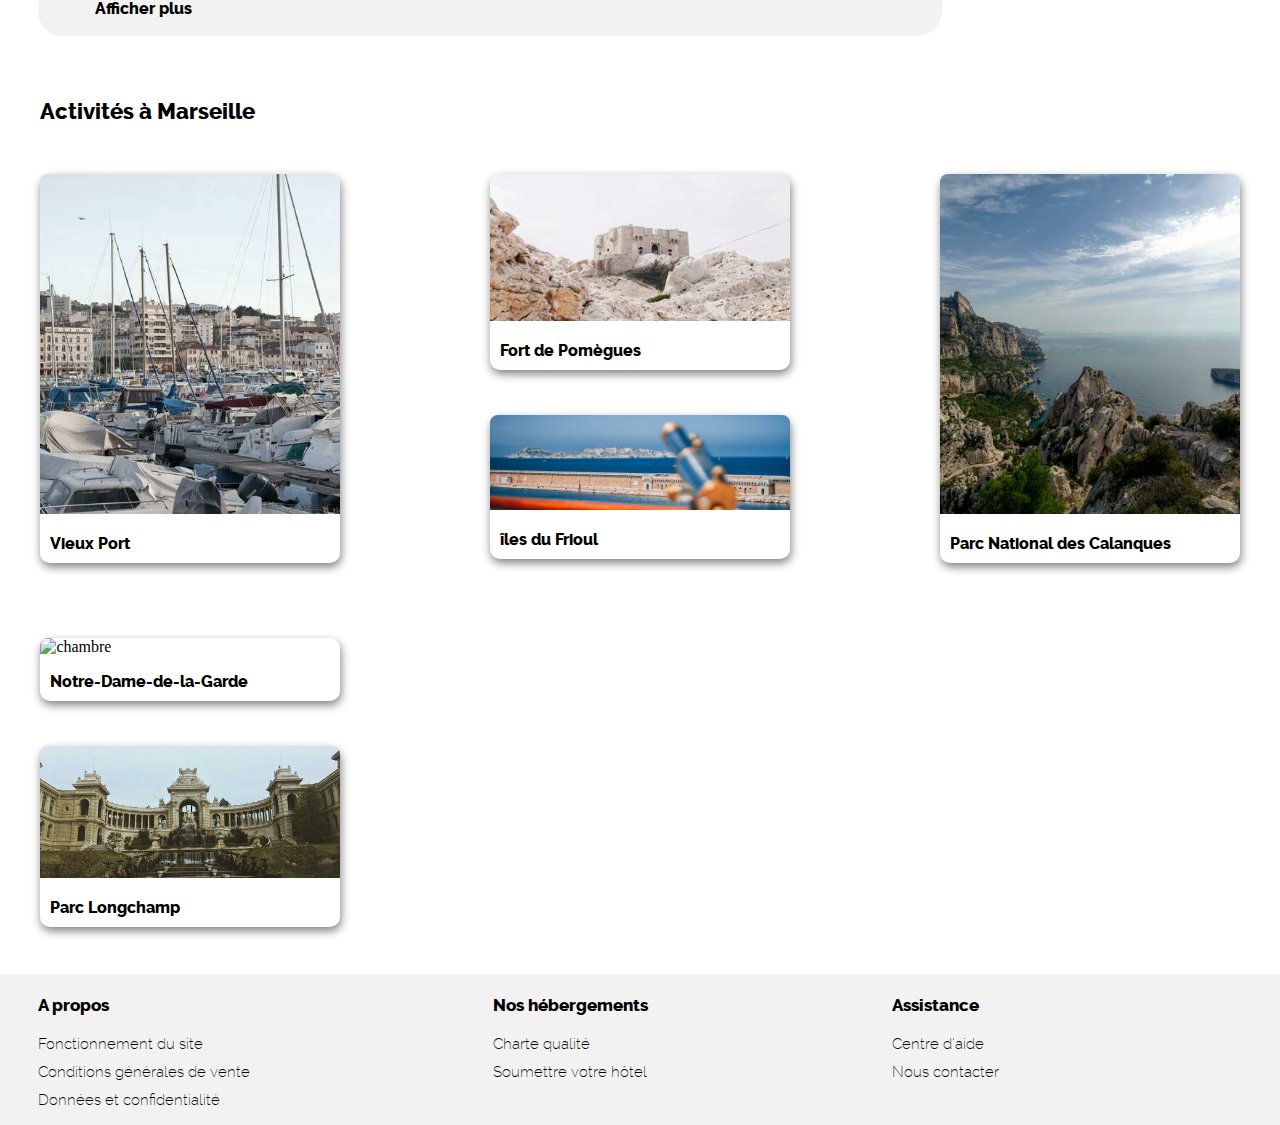
==== commit d3cf7e39: "Update Reservia.html" ====
--- a/Reservia.html
+++ b/Reservia.html
@@ -60,8 +60,7 @@
 
                         </header> <!--Le fin de header-->
 
-                        <section class="hebergement">
-                          <h2>H</h2>
+                        <section class="hebergement">     
                           <aside class="GAUCHE">
                                                <h2 id="Hebergement">Hébergements à Marseille</h2>
                                                <div class="conteneur1">
--- a/style3.css
+++ b/style3.css
@@ -481,7 +481,6 @@
 justify-content:space-between;
 flex-wrap:wrap-reverse;
 }
-
 .GAUCHE h2
 {
  margin: 40px 0px 0px 55px;
@@ -704,6 +703,8 @@
 {
   color:#F2F2F2;
 }
+
+
 /*Section activité*/
 
 .activité
@@ -1116,17 +1117,19 @@
       .rangée1bis
       {
         margin-top: 0px;
+        margin-bottom: 0px;
         padding-left:0px;
         padding-right:0px;
       }
 
       .DROITE:nth-child(2)
       {
-        width: 100%;
+        width: 375px;
+        max-width:100%;
         border-radius: 0px;
         background-color: #F2F2F2;
-        margin-left: auto; 
-        margin-right: auto;
+        padding-left:0px;
+        padding-right:0px;
       }
 
       .DROITE h2
@@ -1155,10 +1158,13 @@
       {
       width: 85%;
       height: 25%;
-      margin-left:auto;
-      margin-right:auto;
       background-color: white;
       }
+      .coté1 i, .coté2 i, .coté3 i
+      {
+      margin-top:55px;
+      
+      } 
 
       .coté1 img, .coté2 img, .coté3 img
       {
@@ -1173,7 +1179,7 @@
 
       .activité
       {
-       width: 100%;
+       max-width:375px;
       }
 
       .activité h2
